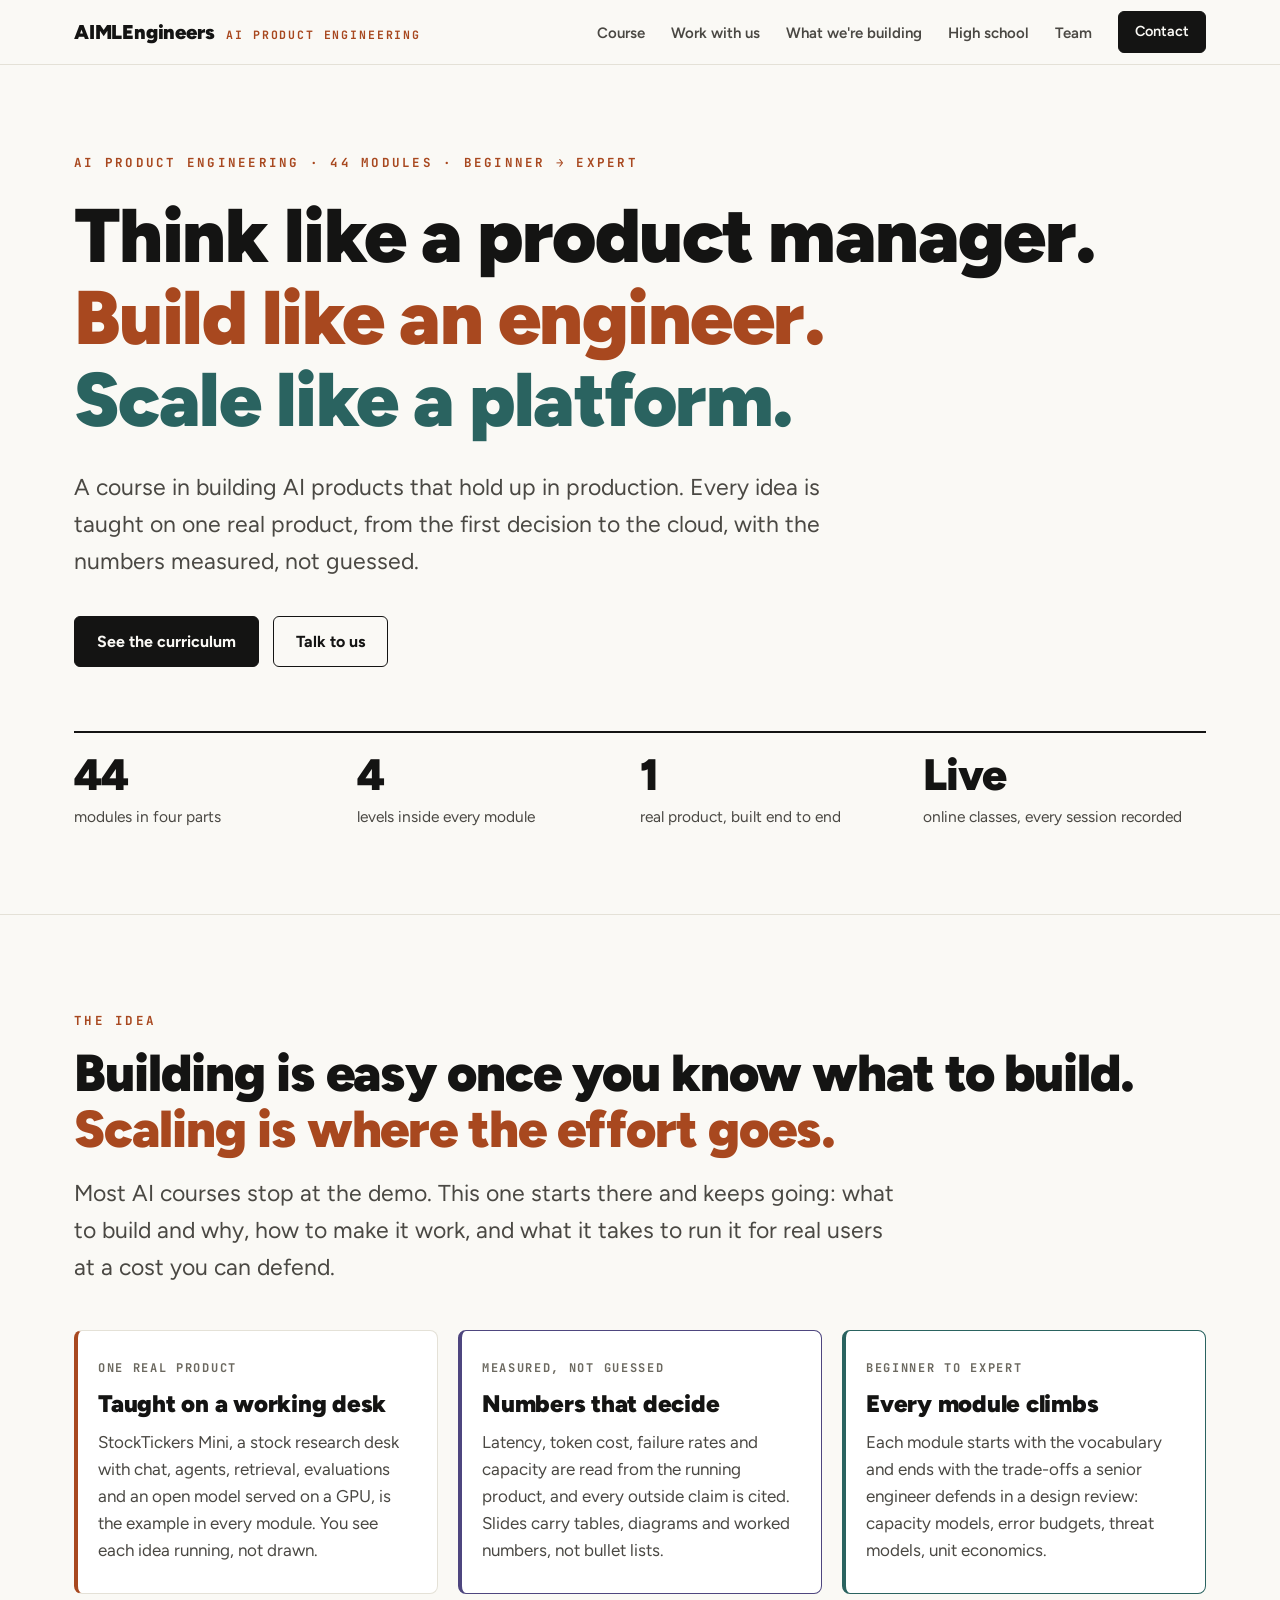
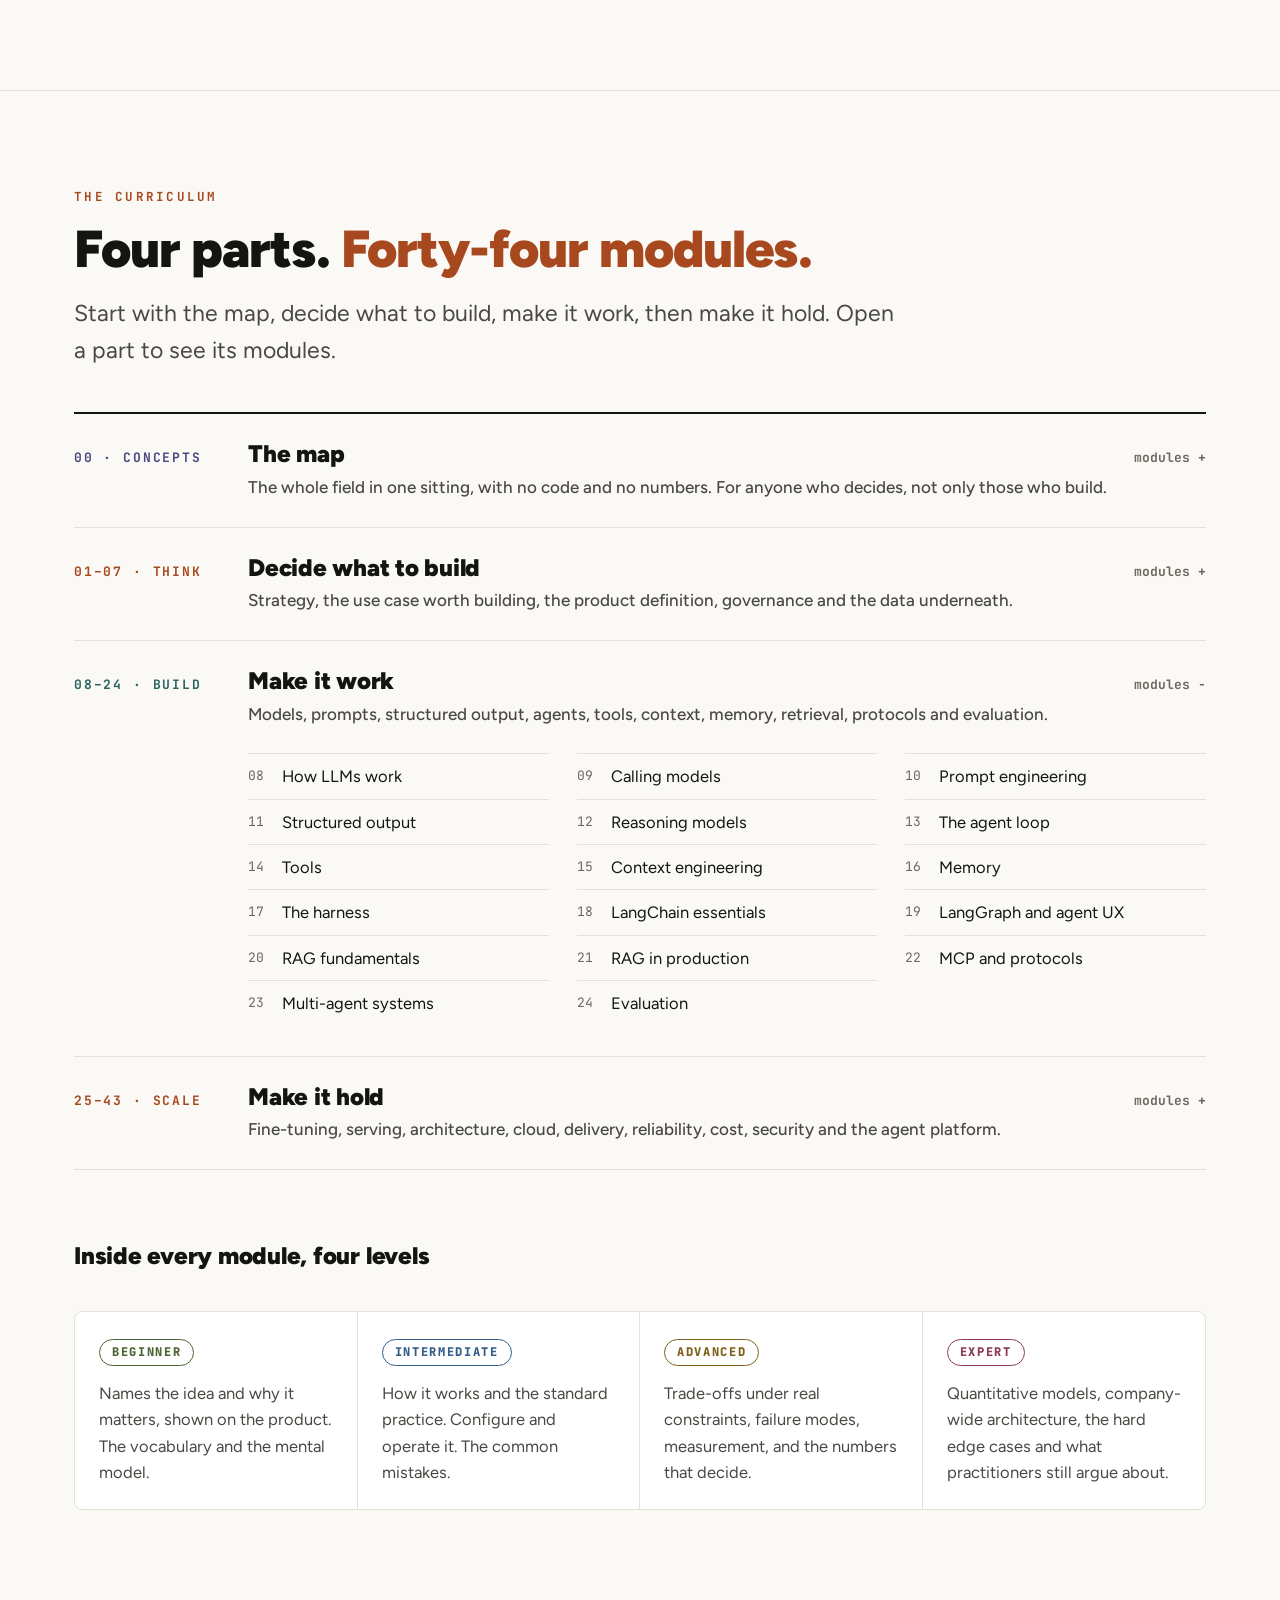
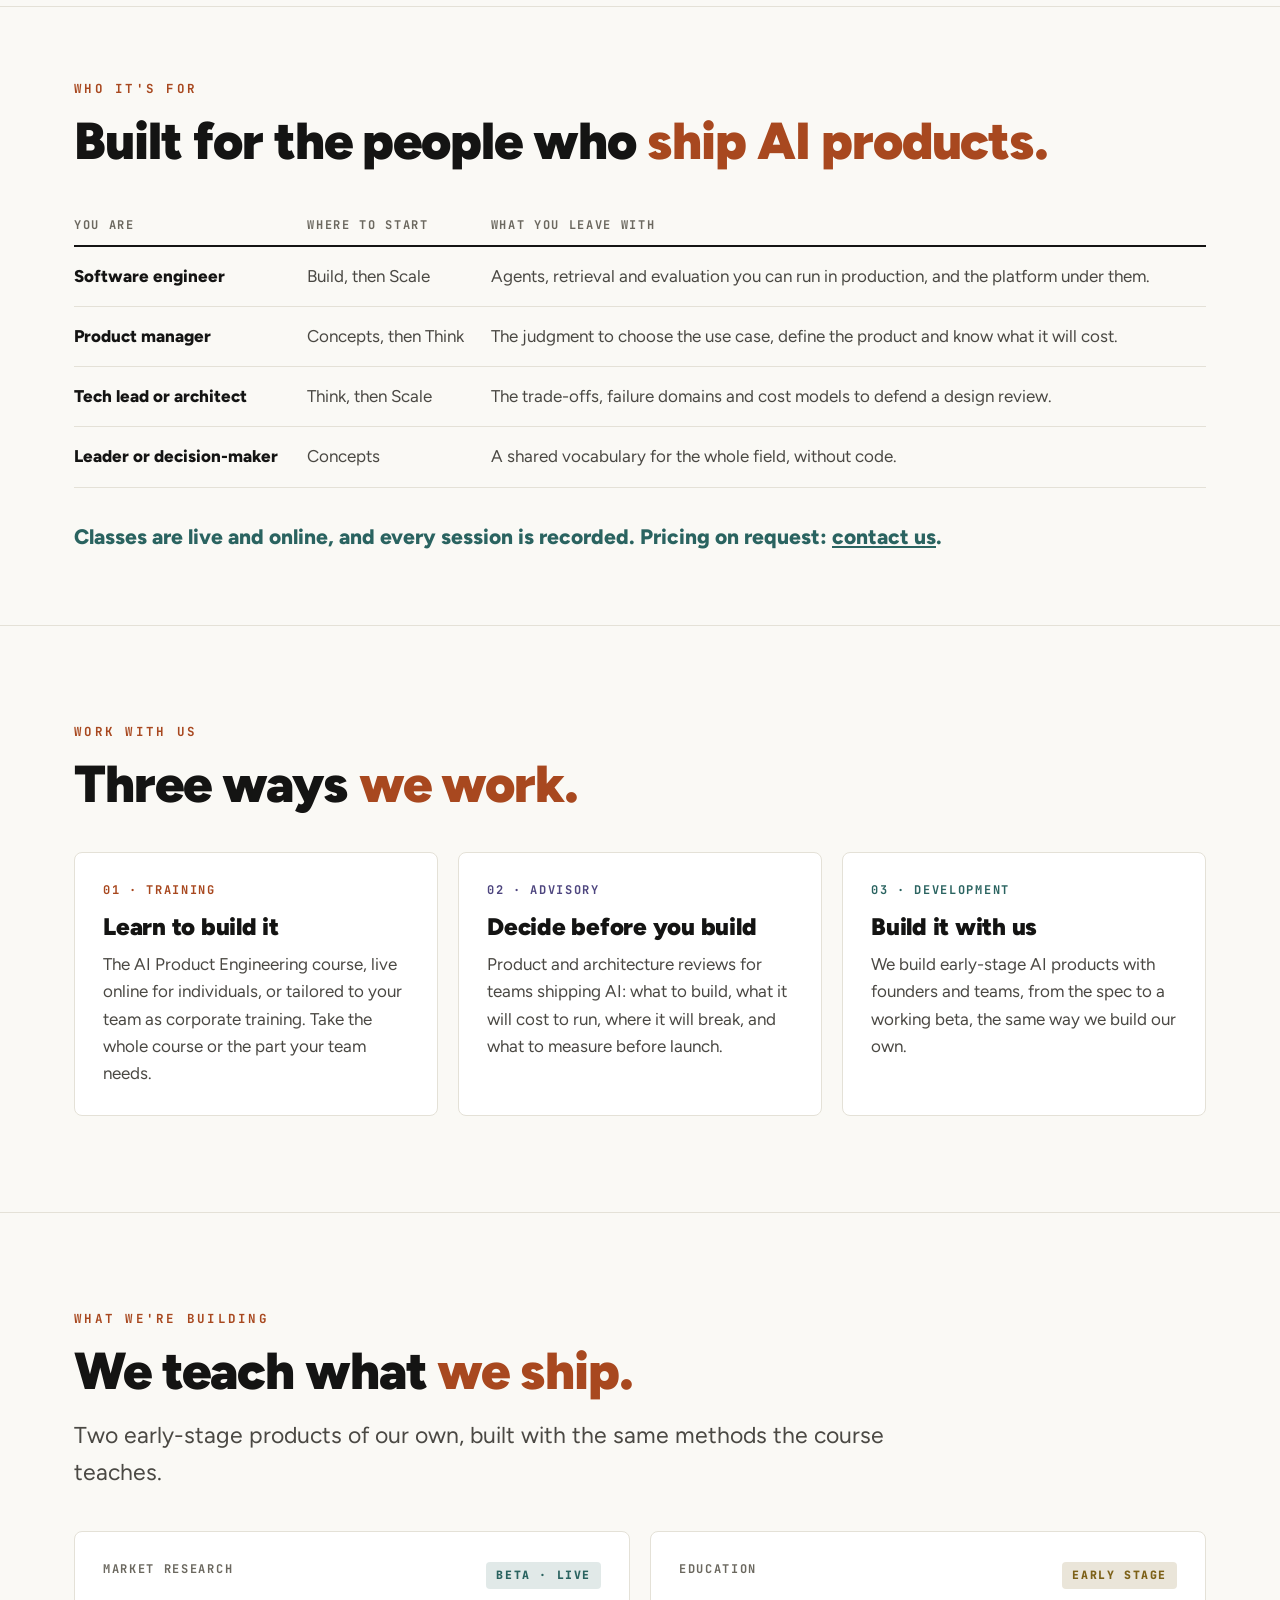
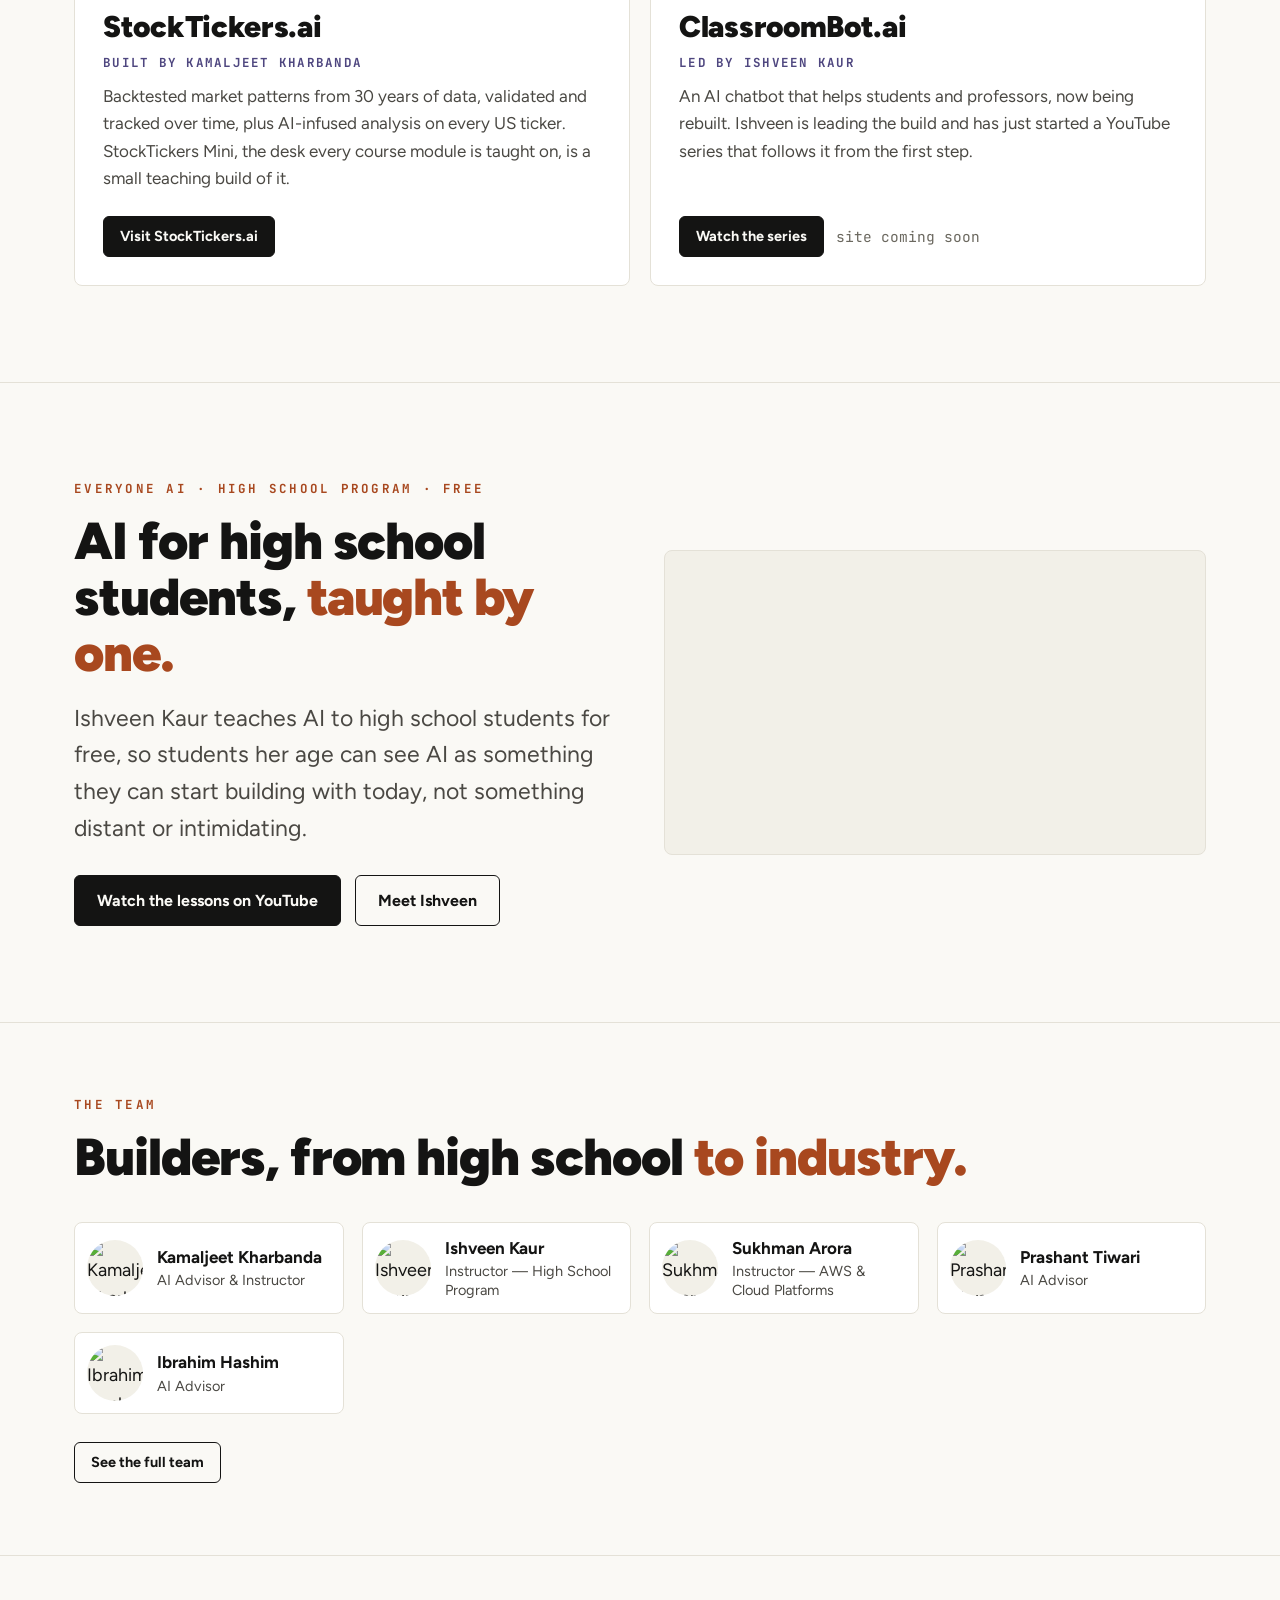
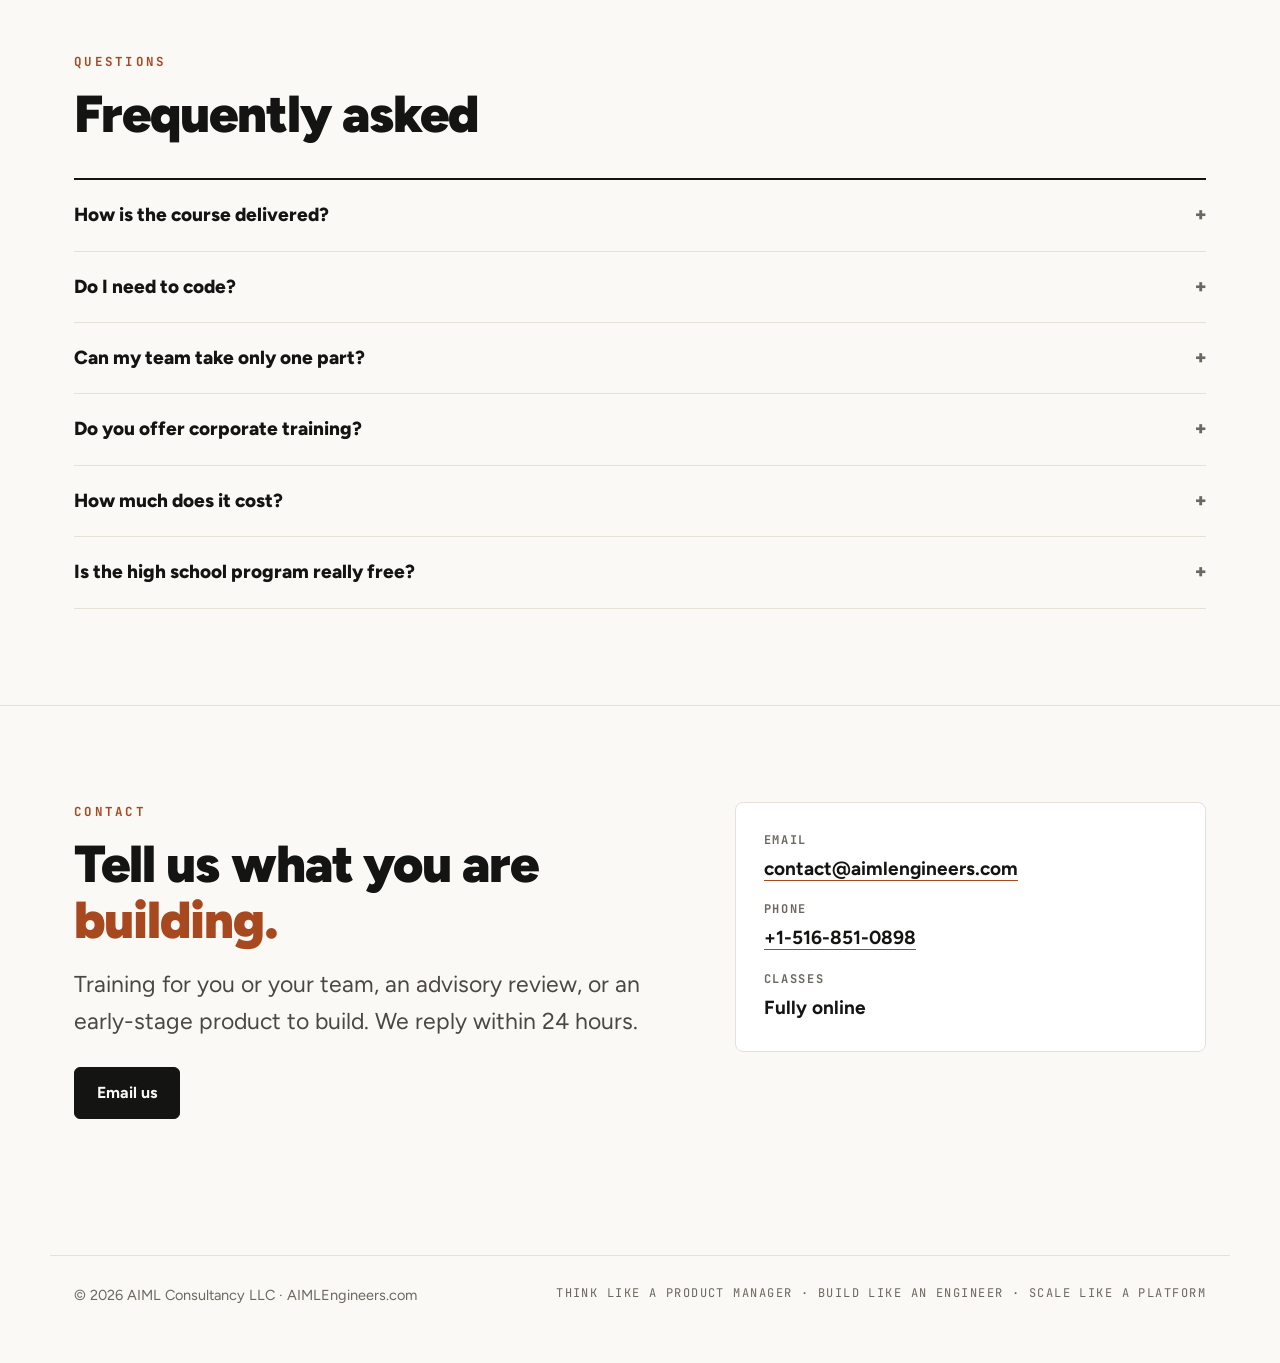
==== index.html @ 6cfa1a8c "Rebuild site around the AI Product Engineering course" ====
<!DOCTYPE html>
<html lang="en">
<head>
<meta charset="UTF-8">
<meta name="viewport" content="width=device-width, initial-scale=1.0">
<title>AI Product Engineering | AIMLEngineers</title>
<meta name="description" content="AI Product Engineering: a 44-module course that climbs from beginner to expert, taught on one real product. Training, advisory and early-stage AI product development.">
<link rel="preconnect" href="https://fonts.googleapis.com">
<link rel="preconnect" href="https://fonts.gstatic.com" crossorigin>
<link href="https://fonts.googleapis.com/css2?family=Figtree:wght@400;500;600;700;800;900&family=JetBrains+Mono:wght@500;700;800&display=swap" rel="stylesheet">
<link rel="stylesheet" href="assets/site.css">
</head>
<body>

<nav class="nav">
  <div class="wrap">
    <a class="brand" href="#top"><b>AIMLEngineers</b><span>AI Product Engineering</span></a>
    <ul>
      <li class="hide-m"><a href="#course">Course</a></li>
      <li class="hide-m"><a href="#work">Work with us</a></li>
      <li class="hide-m"><a href="#building">What we're building</a></li>
      <li class="hide-m"><a href="#everyone-ai">High school</a></li>
      <li class="hide-m"><a href="team.html">Team</a></li>
      <li><a class="btn sm" href="#contact">Contact</a></li>
    </ul>
  </div>
</nav>

<main id="top">

<!-- HERO -->
<section class="hero">
  <div class="wrap">
    <div class="kicker">AI Product Engineering · 44 modules · beginner → expert</div>
    <h1 style="margin-top:22px">
      <span>Think like a product manager.</span>
      <span class="c-clay">Build like an engineer.</span>
      <span class="c-teal">Scale like a platform.</span>
    </h1>
    <p class="lede">A course in building AI products that hold up in production. Every idea is taught on one real
      product, from the first decision to the cloud, with the numbers measured, not guessed.</p>
    <div class="actions">
      <a class="btn" href="#course">See the curriculum</a>
      <a class="btn ghost" href="#contact">Talk to us</a>
    </div>
    <div class="stats">
      <div><b>44</b><span>modules in four parts</span></div>
      <div><b>4</b><span>levels inside every module</span></div>
      <div><b>1</b><span>real product, built end to end</span></div>
      <div><b>Live</b><span>online classes, every session recorded</span></div>
    </div>
  </div>
</section>

<!-- WHY -->
<section>
  <div class="wrap">
    <div class="kicker">The idea</div>
    <h2>Building is easy once you know what to build. <span class="c-clay">Scaling is where the effort goes.</span></h2>
    <p class="lede">Most AI courses stop at the demo. This one starts there and keeps going: what to build and why,
      how to make it work, and what it takes to run it for real users at a cost you can defend.</p>
    <div class="grid g3" style="margin-top:44px">
      <div class="card bar">
        <span class="cap">One real product</span>
        <h3>Taught on a working desk</h3>
        <p>StockTickers Mini, a stock research desk with chat, agents, retrieval, evaluations and an open model served
          on a GPU, is the example in every module. You see each idea running, not drawn.</p>
      </div>
      <div class="card bar purple">
        <span class="cap">Measured, not guessed</span>
        <h3>Numbers that decide</h3>
        <p>Latency, token cost, failure rates and capacity are read from the running product, and every outside
          claim is cited. Slides carry tables, diagrams and worked numbers, not bullet lists.</p>
      </div>
      <div class="card bar teal">
        <span class="cap">Beginner to expert</span>
        <h3>Every module climbs</h3>
        <p>Each module starts with the vocabulary and ends with the trade-offs a senior engineer defends in a design
          review: capacity models, error budgets, threat models, unit economics.</p>
      </div>
    </div>
  </div>
</section>

<!-- CURRICULUM -->
<section id="course">
  <div class="wrap">
    <div class="kicker">The curriculum</div>
    <h2>Four parts. <span class="c-clay">Forty-four modules.</span></h2>
    <p class="lede">Start with the map, decide what to build, make it work, then make it hold. Open a part to see its modules.</p>

    <div class="parts">
      <details class="part">
        <summary>
          <span class="nums c-purple">00 · Concepts</span>
          <h3>The map <small>The whole field in one sitting, with no code and no numbers. For anyone who decides, not only those who build.</small></h3>
          <span class="tog">modules</span>
        </summary>
        <ul class="mods">
          <li><i>00</i>The concepts: product thinking, how models behave, reliable output, agents and tools, grounding and proof, running it</li>
        </ul>
      </details>

      <details class="part">
        <summary>
          <span class="nums c-clay">01–07 · Think</span>
          <h3>Decide what to build <small>Strategy, the use case worth building, the product definition, governance and the data underneath.</small></h3>
          <span class="tog">modules</span>
        </summary>
        <ul class="mods">
          <li><i>01</i>Orientation</li><li><i>02</i>The shift</li><li><i>03</i>Strategy and value</li>
          <li><i>04</i>Choosing the use case</li><li><i>05</i>Product definition</li>
          <li><i>06</i>Governance and responsible AI</li><li><i>07</i>Data foundations</li>
        </ul>
      </details>

      <details class="part" open>
        <summary>
          <span class="nums c-teal">08–24 · Build</span>
          <h3>Make it work <small>Models, prompts, structured output, agents, tools, context, memory, retrieval, protocols and evaluation.</small></h3>
          <span class="tog">modules</span>
        </summary>
        <ul class="mods">
          <li><i>08</i>How LLMs work</li><li><i>09</i>Calling models</li><li><i>10</i>Prompt engineering</li>
          <li><i>11</i>Structured output</li><li><i>12</i>Reasoning models</li><li><i>13</i>The agent loop</li>
          <li><i>14</i>Tools</li><li><i>15</i>Context engineering</li><li><i>16</i>Memory</li>
          <li><i>17</i>The harness</li><li><i>18</i>LangChain essentials</li><li><i>19</i>LangGraph and agent UX</li>
          <li><i>20</i>RAG fundamentals</li><li><i>21</i>RAG in production</li><li><i>22</i>MCP and protocols</li>
          <li><i>23</i>Multi-agent systems</li><li><i>24</i>Evaluation</li>
        </ul>
      </details>

      <details class="part">
        <summary>
          <span class="nums c-clay">25–43 · Scale</span>
          <h3>Make it hold <small>Fine-tuning, serving, architecture, cloud, delivery, reliability, cost, security and the agent platform.</small></h3>
          <span class="tog">modules</span>
        </summary>
        <ul class="mods">
          <li><i>25</i>Small models and fine-tuning</li><li><i>26</i>Post-training and alignment</li>
          <li><i>27</i>Inference and serving</li><li><i>28</i>Inference optimization</li>
          <li><i>29</i>Software architecture and trade-offs</li><li><i>30</i>Production APIs</li>
          <li><i>31</i>Cloud foundations</li><li><i>32</i>Cloud identity and access</li>
          <li><i>33</i>Cloud networking</li><li><i>34</i>Shipping the app</li>
          <li><i>35</i>Kubernetes and GPU infrastructure</li><li><i>36</i>IaC and CI/CD</li>
          <li><i>37</i>Production at scale</li><li><i>38</i>Reliability and disaster recovery</li>
          <li><i>39</i>Cost and FinOps</li><li><i>40</i>Security and governance</li>
          <li><i>41</i>Agent platform</li><li><i>42</i>Operating agents</li>
          <li><i>43</i>Enterprise and the future</li>
        </ul>
      </details>
    </div>

    <h3 style="margin-top:72px">Inside every module, four levels</h3>
    <div class="levels">
      <div><span class="chip lv-b">Beginner</span><p>Names the idea and why it matters, shown on the product. The vocabulary and the mental model.</p></div>
      <div><span class="chip lv-i">Intermediate</span><p>How it works and the standard practice. Configure and operate it. The common mistakes.</p></div>
      <div><span class="chip lv-a">Advanced</span><p>Trade-offs under real constraints, failure modes, measurement, and the numbers that decide.</p></div>
      <div><span class="chip lv-e">Expert</span><p>Quantitative models, company-wide architecture, the hard edge cases and what practitioners still argue about.</p></div>
    </div>
  </div>
</section>

<!-- WHO -->
<section class="tight">
  <div class="wrap">
    <div class="kicker">Who it's for</div>
    <h2>Built for the people who <span class="c-clay">ship AI products.</span></h2>
    <table class="tbl">
      <thead><tr><th>You are</th><th>Where to start</th><th>What you leave with</th></tr></thead>
      <tbody>
        <tr><td>Software engineer</td><td>Build, then Scale</td><td>Agents, retrieval and evaluation you can run in production, and the platform under them.</td></tr>
        <tr><td>Product manager</td><td>Concepts, then Think</td><td>The judgment to choose the use case, define the product and know what it will cost.</td></tr>
        <tr><td>Tech lead or architect</td><td>Think, then Scale</td><td>The trade-offs, failure domains and cost models to defend a design review.</td></tr>
        <tr><td>Leader or decision-maker</td><td>Concepts</td><td>A shared vocabulary for the whole field, without code.</td></tr>
      </tbody>
    </table>
    <p class="law">Classes are live and online, and every session is recorded. Pricing on request: <a href="#contact">contact us</a>.</p>
  </div>
</section>

<!-- WORK WITH US -->
<section id="work">
  <div class="wrap">
    <div class="kicker">Work with us</div>
    <h2>Three ways <span class="c-clay">we work.</span></h2>
    <div class="grid g3" style="margin-top:40px">
      <div class="card">
        <span class="cap c-clay">01 · Training</span>
        <h3>Learn to build it</h3>
        <p>The AI Product Engineering course, live online for individuals, or tailored to your team as corporate
          training. Take the whole course or the part your team needs.</p>
      </div>
      <div class="card">
        <span class="cap c-purple">02 · Advisory</span>
        <h3>Decide before you build</h3>
        <p>Product and architecture reviews for teams shipping AI: what to build, what it will cost to run, where it
          will break, and what to measure before launch.</p>
      </div>
      <div class="card">
        <span class="cap c-teal">03 · Development</span>
        <h3>Build it with us</h3>
        <p>We build early-stage AI products with founders and teams, from the spec to a working beta, the same way
          we build our own.</p>
      </div>
    </div>
  </div>
</section>

<!-- WHAT WE'RE BUILDING -->
<section id="building">
  <div class="wrap">
    <div class="kicker">What we're building</div>
    <h2>We teach what <span class="c-clay">we ship.</span></h2>
    <p class="lede">Two early-stage products of our own, built with the same methods the course teaches.</p>
    <div class="grid g2" style="margin-top:40px">
      <div class="card prod">
        <div class="top"><span class="cap">Market research</span><span class="status beta">Beta · live</span></div>
        <h3>StockTickers.ai</h3>
        <div class="lead">Built by Kamaljeet Kharbanda</div>
        <p>Backtested market patterns from 30 years of data, validated and tracked over time, plus AI-infused
          analysis on every US ticker. StockTickers Mini, the desk every course module is taught on, is a small
          teaching build of it.</p>
        <div class="links"><a class="btn sm" href="https://stocktickers.ai" target="_blank" rel="noopener">Visit StockTickers.ai</a></div>
      </div>
      <div class="card prod">
        <div class="top"><span class="cap">Education</span><span class="status early">Early stage</span></div>
        <h3>ClassroomBot.ai</h3>
        <div class="lead">Led by Ishveen Kaur</div>
        <p>An AI chatbot that helps students and professors, now being rebuilt. Ishveen is leading the build and has
          just started a YouTube series that follows it from the first step.</p>
        <div class="links">
          <a class="btn sm" href="https://youtube.com/playlist?list=PLEJDUGUbWxss" target="_blank" rel="noopener">Watch the series</a>
          <span class="muted-note" style="align-self:center">site coming soon</span>
        </div>
      </div>
    </div>
  </div>
</section>

<!-- EVERYONE AI: HIGH SCHOOL -->
<section id="everyone-ai">
  <div class="wrap">
    <div class="grid g2" style="gap:48px;align-items:center">
      <div>
        <div class="kicker">Everyone AI · high school program · free</div>
        <h2>AI for high school students, <span class="c-clay">taught by one.</span></h2>
        <p class="lede">Ishveen Kaur teaches AI to high school students for free, so students her age can see AI as
          something they can start building with today, not something distant or intimidating.</p>
        <div class="actions" style="margin-top:28px">
          <a class="btn" href="https://www.youtube.com/watch?v=bAk51XAov8Y&amp;list=PLVghEAssSG4zoWCfIwXHBw6k7XtHKZVm5" target="_blank" rel="noopener">Watch the lessons on YouTube</a>
          <a class="btn ghost" href="team.html">Meet Ishveen</a>
        </div>
      </div>
      <div class="video">
        <iframe loading="lazy" title="Everyone AI: free high school lessons by Ishveen Kaur"
          src="https://www.youtube-nocookie.com/embed/videoseries?list=PLVghEAssSG4zoWCfIwXHBw6k7XtHKZVm5"
          allow="accelerometer; clipboard-write; encrypted-media; gyroscope; picture-in-picture; web-share"
          referrerpolicy="strict-origin-when-cross-origin" allowfullscreen></iframe>
      </div>
    </div>
  </div>
</section>

<!-- TEAM STRIP -->
<section class="tight">
  <div class="wrap">
    <div class="kicker">The team</div>
    <h2>Builders, from high school <span class="c-clay">to industry.</span></h2>
    <div class="people" id="people">
      <a class="person" href="team.html"><div class="ph"></div><div><b>Meet the team</b><span>Instructors and advisors</span></div></a>
    </div>
    <p style="margin-top:28px"><a class="btn ghost sm" href="team.html">See the full team</a></p>
  </div>
</section>

<!-- FAQ -->
<section>
  <div class="wrap">
    <div class="kicker">Questions</div>
    <h2>Frequently asked</h2>
    <div class="faq">
      <details><summary>How is the course delivered?</summary>
        <p>Live online classes that you can attend from anywhere, and every session is recorded so you can review at
          your own pace.</p></details>
      <details><summary>Do I need to code?</summary>
        <p>Not for Concepts and Think. Build and Scale assume you are comfortable reading code. The slides
          themselves carry diagrams, tables and the running product rather than code.</p></details>
      <details><summary>Can my team take only one part?</summary>
        <p>Yes. Talk to us about the part that fits your team, for example Think for product teams or Scale for
          platform teams.</p></details>
      <details><summary>Do you offer corporate training?</summary>
        <p>Yes. We tailor the course to your organization's products, stack and level. Contact us for details.</p></details>
      <details><summary>How much does it cost?</summary>
        <p>We share pricing on request. Send us a note with what you are looking for and we will reply within 24 hours.</p></details>
      <details><summary>Is the high school program really free?</summary>
        <p>Yes. Everyone AI, Ishveen's high school program, is free on YouTube.</p></details>
    </div>
  </div>
</section>

<!-- CONTACT -->
<section id="contact" style="border-bottom:0">
  <div class="wrap contact">
    <div>
      <div class="kicker">Contact</div>
      <h2>Tell us what you are <span class="c-clay">building.</span></h2>
      <p class="lede">Training for you or your team, an advisory review, or an early-stage product to build. We reply within 24 hours.</p>
      <div class="actions" style="margin-top:28px"><a class="btn" href="mailto:contact@aimlengineers.com">Email us</a></div>
    </div>
    <dl>
      <dt class="cap">Email</dt><dd><a href="mailto:contact@aimlengineers.com">contact@aimlengineers.com</a></dd>
      <dt class="cap">Phone</dt><dd><a href="tel:+15168510898">+1-516-851-0898</a></dd>
      <dt class="cap">Classes</dt><dd>Fully online</dd>
    </dl>
  </div>
</section>

</main>

<footer>
  <div class="wrap" style="border-top:1px solid var(--line);padding-top:28px">
    <span>© 2026 AIML Consultancy LLC · AIMLEngineers.com</span>
    <span class="tag">Think like a product manager · Build like an engineer · Scale like a platform</span>
  </div>
</footer>

<script src="data/team.js"></script>
<script>
// team strip from the same data the team page uses
Promise.resolve(window.TEAM || []).then(list => {
  const people = list.filter(m => m.photo);
  if (!people.length) return;
  const el = document.getElementById('people');
  el.innerHTML = people.map(m => `
    <a class="person" href="team.html">
      <img src="${m.photo}" alt="${m.name}" loading="lazy">
      <div><b>${m.name}</b><span>${m.role}</span></div>
    </a>`).join('');
}).catch(() => {});
</script>
</body>
</html>
---- assets/site.css ----
/* AIMLEngineers — the slide design system on the web (clay palette, flat, mono labels) */
:root{
  --bg:#FAF9F5; --panel:#FFFFFF; --ink:#141413; --muted:#4A4843; --dim:#6B685F; --line:#E4E1D7; --soft:#F2F0E8;
  --clay:#A8481F; --purple:#4E467F; --teal:#2A6360; --gold:#7D6118; --green:#4C6633; --blue:#355E88; --magenta:#8E3A55;
  --sans:"Figtree","Avenir Next","Avenir","Helvetica Neue",Arial,sans-serif;
  --mono:"JetBrains Mono",Menlo,"SF Mono",Consolas,monospace;
  --max:1180px;
}
@media (prefers-color-scheme: dark){
  :root:not([data-theme="light"]){
    --bg:#161614; --panel:#1E1E1B; --ink:#F2F0E8; --muted:#C9C6BC; --dim:#9C998F; --line:#34332E; --soft:#22221F;
    --clay:#E07A4C; --purple:#A79FE0; --teal:#6FB5AF; --gold:#D4B05A; --green:#9DBB7A; --blue:#86AEDB; --magenta:#DB8AA6;
  }
}
:root[data-theme="dark"]{
  --bg:#161614; --panel:#1E1E1B; --ink:#F2F0E8; --muted:#C9C6BC; --dim:#9C998F; --line:#34332E; --soft:#22221F;
  --clay:#E07A4C; --purple:#A79FE0; --teal:#6FB5AF; --gold:#D4B05A; --green:#9DBB7A; --blue:#86AEDB; --magenta:#DB8AA6;
}
*{box-sizing:border-box;margin:0;padding:0}
html{scroll-behavior:smooth;scroll-padding-top:76px}
body{background:var(--bg);color:var(--ink);font-family:var(--sans);font-size:18px;line-height:1.6;-webkit-font-smoothing:antialiased}
img{max-width:100%;display:block}
a{color:inherit}
.wrap{max-width:var(--max);margin:0 auto;padding:0 24px}
@media (max-width:640px){.wrap{padding:0 16px}body{font-size:17px}}

/* labels */
.kicker{font-family:var(--mono);font-size:12.5px;letter-spacing:.18em;text-transform:uppercase;font-weight:700;color:var(--clay)}
.kicker.dim{color:var(--dim)}
.cap{font-family:var(--mono);font-size:12px;letter-spacing:.14em;text-transform:uppercase;font-weight:700;color:var(--dim)}

/* nav */
.nav{position:sticky;top:0;z-index:20;background:color-mix(in srgb,var(--bg) 92%,transparent);backdrop-filter:blur(8px);border-bottom:1px solid var(--line)}
.nav .wrap{display:flex;align-items:center;justify-content:space-between;height:64px;gap:16px}
.brand{display:flex;align-items:baseline;gap:12px;text-decoration:none}
.brand b{font-weight:900;font-size:20px;letter-spacing:-.01em}
.brand span{font-family:var(--mono);font-size:11.5px;letter-spacing:.16em;text-transform:uppercase;color:var(--clay);font-weight:700}
.nav ul{display:flex;gap:26px;list-style:none;align-items:center}
.nav ul a{text-decoration:none;font-size:15px;font-weight:600;color:var(--muted)}
.nav ul a:hover{color:var(--ink)}
.btn{display:inline-block;text-decoration:none;font-weight:700;font-size:16px;padding:12px 22px;border-radius:6px;border:1.5px solid var(--ink);background:var(--ink);color:var(--bg)}
.btn:hover{background:var(--clay);border-color:var(--clay);color:#fff}
.btn.ghost{background:transparent;color:var(--ink)}
.btn.ghost:hover{background:var(--ink);color:var(--bg);border-color:var(--ink)}
.btn.sm{padding:8px 16px;font-size:14.5px}
.nav .btn.sm{color:var(--bg)}
@media (max-width:900px){.nav ul li.hide-m{display:none}.brand span{display:none}}

/* sections */
section{padding:96px 0;border-bottom:1px solid var(--line)}
section.tight{padding:72px 0}
@media (max-width:640px){section{padding:64px 0}}
h1,h2,h3{font-weight:900;letter-spacing:-.02em;line-height:1.08}
h1{font-size:clamp(40px,6.4vw,76px)}
h2{font-size:clamp(32px,4.4vw,52px);margin:14px 0 18px}
h3{font-size:24px;letter-spacing:-.01em;line-height:1.2}
.lede{font-size:clamp(19px,2vw,23px);color:var(--muted);max-width:820px}
.c-clay{color:var(--clay)} .c-purple{color:var(--purple)} .c-teal{color:var(--teal)}
.tbl + .law{border-top:0;padding-top:0;margin-top:32px}
.law{font-weight:800;font-size:21px;color:var(--teal);border-top:1px solid var(--line);padding-top:18px;margin-top:40px}

/* hero */
.hero{padding:88px 0 80px}
.hero h1 span{display:block}
.hero .lede{margin:28px 0 36px}
.actions{display:flex;gap:14px;flex-wrap:wrap}
.stats{display:grid;grid-template-columns:repeat(4,1fr);margin-top:64px;border-top:2px solid var(--ink)}
.stats div{padding:20px 20px 4px 0}
.stats b{display:block;font-size:44px;font-weight:900;letter-spacing:-.02em;line-height:1}
.stats span{display:block;margin-top:8px;font-size:15.5px;color:var(--muted)}
@media (max-width:760px){.stats{grid-template-columns:repeat(2,1fr)}}

/* grids & cards */
.grid{display:grid;gap:20px}
.g3{grid-template-columns:repeat(3,1fr)} .g4{grid-template-columns:repeat(4,1fr)} .g2{grid-template-columns:repeat(2,1fr)}
@media (max-width:960px){.g4{grid-template-columns:repeat(2,1fr)}.g3{grid-template-columns:1fr}}
@media (max-width:640px){.g4,.g2{grid-template-columns:1fr}}
.card{background:var(--panel);border:1px solid var(--line);border-radius:8px;padding:28px}
.card p{color:var(--muted);font-size:17px;margin-top:10px}
.card .cap{margin-bottom:12px;display:block}
.bar{border-left:4px solid var(--clay);padding-left:20px}
.bar.purple{border-color:var(--purple)} .bar.teal{border-color:var(--teal)} .bar.gold{border-color:var(--gold)}

/* curriculum */
.parts{margin-top:44px;border-top:2px solid var(--ink)}
.part{border-bottom:1px solid var(--line)}
.part summary{list-style:none;cursor:pointer;display:grid;grid-template-columns:150px 1fr auto;gap:24px;align-items:baseline;padding:26px 0}
.part summary::-webkit-details-marker{display:none}
.part .nums{font-family:var(--mono);font-size:13px;letter-spacing:.14em;font-weight:700;text-transform:uppercase}
.part h3 small{display:block;font-size:17px;font-weight:500;color:var(--muted);letter-spacing:0;margin-top:6px;line-height:1.5}
.part .tog{font-family:var(--mono);font-size:13px;font-weight:700;color:var(--dim)}
.part[open] .tog::after{content:" −"} .part:not([open]) .tog::after{content:" +"}
.mods{display:grid;grid-template-columns:repeat(3,1fr);gap:0 28px;padding:0 0 30px 174px}
.mods li{list-style:none;padding:9px 0;border-top:1px solid var(--line);font-size:16.5px;display:flex;gap:12px}
.mods li i{font-style:normal;font-family:var(--mono);font-size:13px;color:var(--dim);padding-top:3px;min-width:22px}
@media (max-width:900px){.part summary{grid-template-columns:1fr;gap:6px}.mods{padding-left:0;grid-template-columns:1fr 1fr}}
@media (max-width:560px){.mods{grid-template-columns:1fr}}

/* levels */
.levels{display:grid;grid-template-columns:repeat(4,1fr);gap:0;margin-top:40px;border:1px solid var(--line);border-radius:8px;overflow:hidden;background:var(--panel)}
.levels div{padding:24px;border-right:1px solid var(--line)}
.levels div:last-child{border-right:0}
.chip{display:inline-block;font-family:var(--mono);font-size:12px;letter-spacing:.14em;text-transform:uppercase;font-weight:800;border:1.5px solid currentColor;border-radius:999px;padding:3px 12px}
.lv-b{color:var(--green)} .lv-i{color:var(--blue)} .lv-a{color:var(--gold)} .lv-e{color:var(--magenta)}
.levels p{color:var(--muted);font-size:16.5px;margin-top:14px}
@media (max-width:860px){.levels{grid-template-columns:1fr 1fr}.levels div:nth-child(2){border-right:0}.levels div:nth-child(-n+2){border-bottom:1px solid var(--line)}}
@media (max-width:520px){.levels{grid-template-columns:1fr}.levels div{border-right:0;border-bottom:1px solid var(--line)}}

/* table */
.tbl{width:100%;border-collapse:collapse;margin-top:36px;font-size:17px}
.tbl th{font-family:var(--mono);font-size:12px;letter-spacing:.14em;text-transform:uppercase;color:var(--dim);text-align:left;padding:10px 16px 10px 0;border-bottom:2px solid var(--ink)}
.tbl td{padding:16px 16px 16px 0;border-bottom:1px solid var(--line);vertical-align:top;color:var(--muted)}
.tbl td:first-child{color:var(--ink);font-weight:800;white-space:nowrap}
@media (max-width:700px){.tbl,.tbl tbody,.tbl tr,.tbl td{display:block}.tbl thead{display:none}.tbl td{border:0;padding:4px 0}.tbl tr{border-bottom:1px solid var(--line);padding:14px 0}}

/* products */
.prod{display:flex;flex-direction:column}
.prod .top{display:flex;justify-content:space-between;align-items:center;gap:12px}
.status{font-family:var(--mono);font-size:11.5px;letter-spacing:.14em;text-transform:uppercase;font-weight:800;padding:4px 10px;border-radius:4px}
.status.beta{background:color-mix(in srgb,var(--teal) 14%,transparent);color:var(--teal)}
.status.early{background:color-mix(in srgb,var(--gold) 16%,transparent);color:var(--gold)}
.prod h3{font-size:30px;margin-top:18px}
.prod .lead{font-family:var(--mono);font-size:12.5px;letter-spacing:.1em;text-transform:uppercase;color:var(--purple);font-weight:700;margin-top:8px}
.prod .links{margin-top:auto;padding-top:24px;display:flex;gap:12px;flex-wrap:wrap}
.muted-note{font-size:14.5px;color:var(--dim);font-family:var(--mono)}

/* video */
.video{position:relative;aspect-ratio:16/9;border-radius:8px;overflow:hidden;border:1px solid var(--line);background:var(--soft)}
.video iframe{position:absolute;inset:0;width:100%;height:100%;border:0}

/* team strip */
.people{display:grid;grid-template-columns:repeat(auto-fill,minmax(260px,1fr));gap:18px;margin-top:36px}
.person{display:flex;align-items:center;gap:14px;background:var(--panel);border:1px solid var(--line);border-radius:8px;padding:12px 18px 12px 12px;text-decoration:none}
.person img,.person .ph{width:56px;height:56px;border-radius:50%;object-fit:cover;background:var(--soft);flex:none}
.person b{display:block;font-size:17px}
.person span{display:block;font-size:14.5px;color:var(--muted);line-height:1.35}

/* faq */
.faq{margin-top:36px;border-top:2px solid var(--ink)}
.faq details{border-bottom:1px solid var(--line);padding:20px 0}
.faq summary{cursor:pointer;font-weight:800;font-size:19px;list-style:none;display:flex;justify-content:space-between;gap:16px}
.faq summary::-webkit-details-marker{display:none}
.faq summary::after{content:"+";font-family:var(--mono);color:var(--dim)}
.faq details[open] summary::after{content:"−"}
.faq p{color:var(--muted);margin-top:12px;max-width:860px}

/* contact & footer */
.contact{display:grid;grid-template-columns:1.3fr 1fr;gap:48px;align-items:start}
.contact dl{background:var(--panel);border:1px solid var(--line);border-radius:8px;padding:28px}
.contact dt{margin-top:16px}
.contact dt:first-child{margin-top:0}
.contact dd{font-size:19px;font-weight:700;margin-top:4px}
.contact dd a{text-decoration:none;border-bottom:1.5px solid var(--clay)}
@media (max-width:820px){.contact{grid-template-columns:1fr}}
footer{padding:40px 0 56px}
footer .wrap{display:flex;justify-content:space-between;gap:20px;flex-wrap:wrap;font-size:14.5px;color:var(--dim)}
footer a{text-decoration:none}
footer .tag{font-family:var(--mono);font-size:12px;letter-spacing:.12em;text-transform:uppercase}

/* team page */
.filters{display:flex;gap:10px;flex-wrap:wrap;margin-top:28px}
.filters button{font:700 14.5px var(--sans);padding:8px 16px;border-radius:999px;border:1.5px solid var(--line);background:var(--panel);color:var(--muted);cursor:pointer}
.filters button.on{border-color:var(--ink);background:var(--ink);color:var(--bg)}
.members{display:grid;grid-template-columns:repeat(2,1fr);gap:22px;margin-top:36px;align-items:start}
@media (max-width:820px){.members{grid-template-columns:1fr}}
.member{background:var(--panel);border:1px solid var(--line);border-top:4px solid var(--accent,var(--clay));border-radius:8px;padding:28px;display:grid;grid-template-columns:96px 1fr;gap:22px}
.member img,.member .ph{width:96px;height:96px;border-radius:50%;object-fit:cover;background:var(--soft)}
.member .ph{display:flex;align-items:center;justify-content:center;font-weight:900;font-size:30px;color:var(--dim)}
.member h3{font-size:23px}
.member .role{font-family:var(--mono);font-size:12px;letter-spacing:.12em;text-transform:uppercase;font-weight:700;color:var(--accent,var(--clay));margin-top:6px}
.member p{color:var(--muted);font-size:16.5px;margin-top:12px;white-space:pre-line}
.member a.li{display:inline-block;margin-top:14px;font-weight:700;font-size:15px;text-decoration:none;border-bottom:1.5px solid var(--accent,var(--clay))}
@media (max-width:520px){.member{grid-template-columns:1fr}}
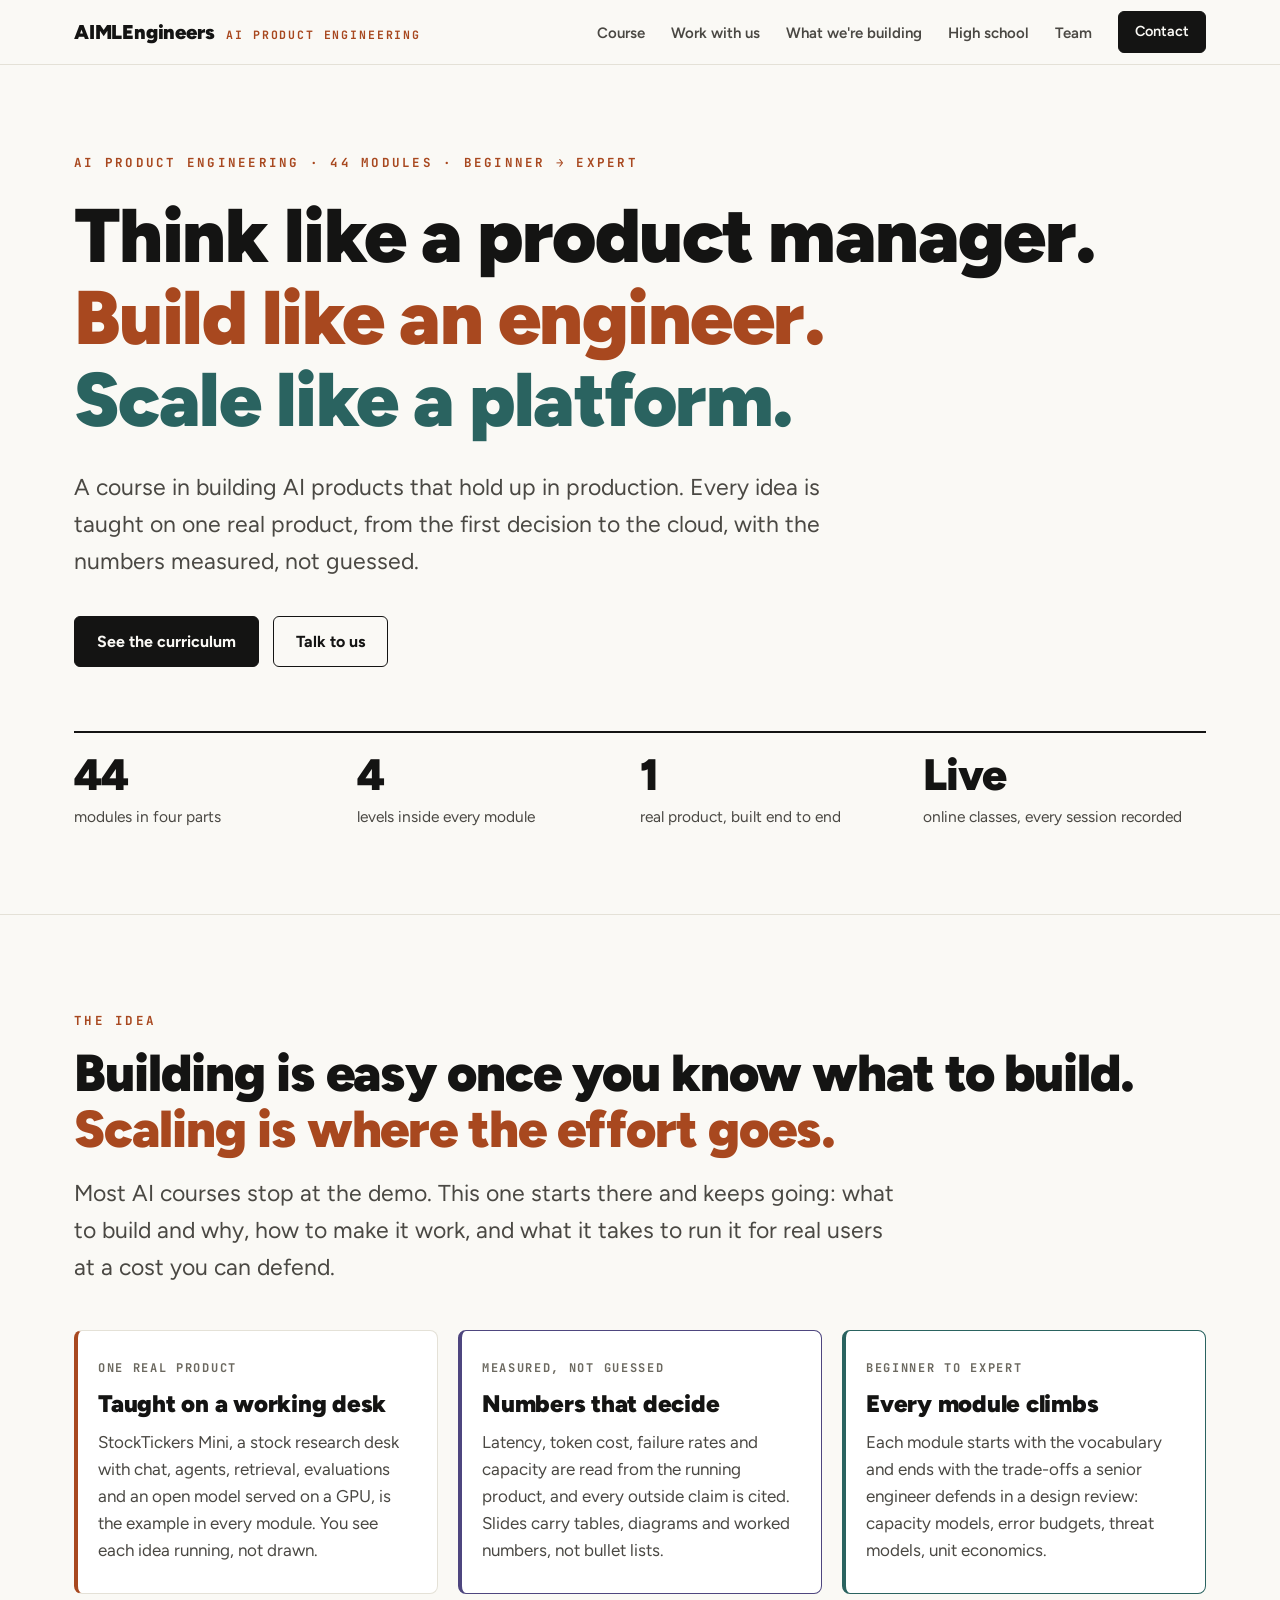
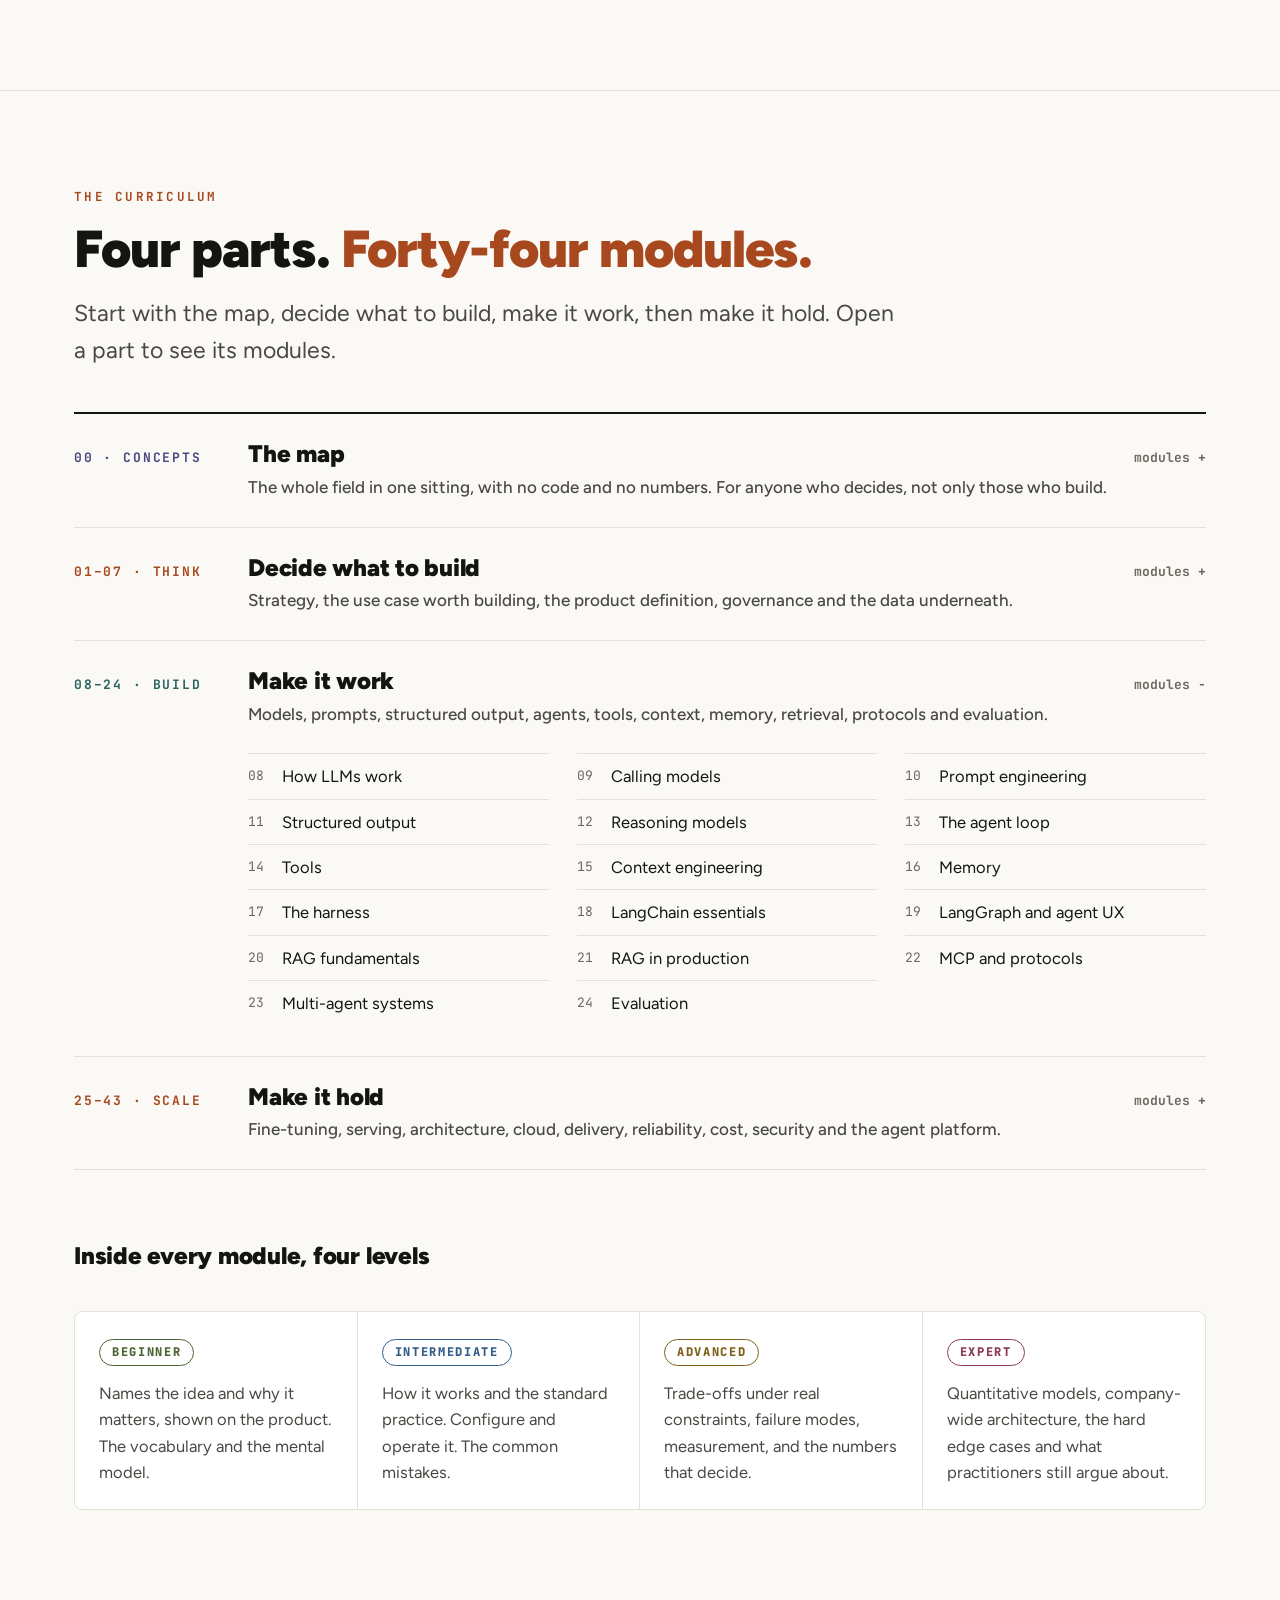
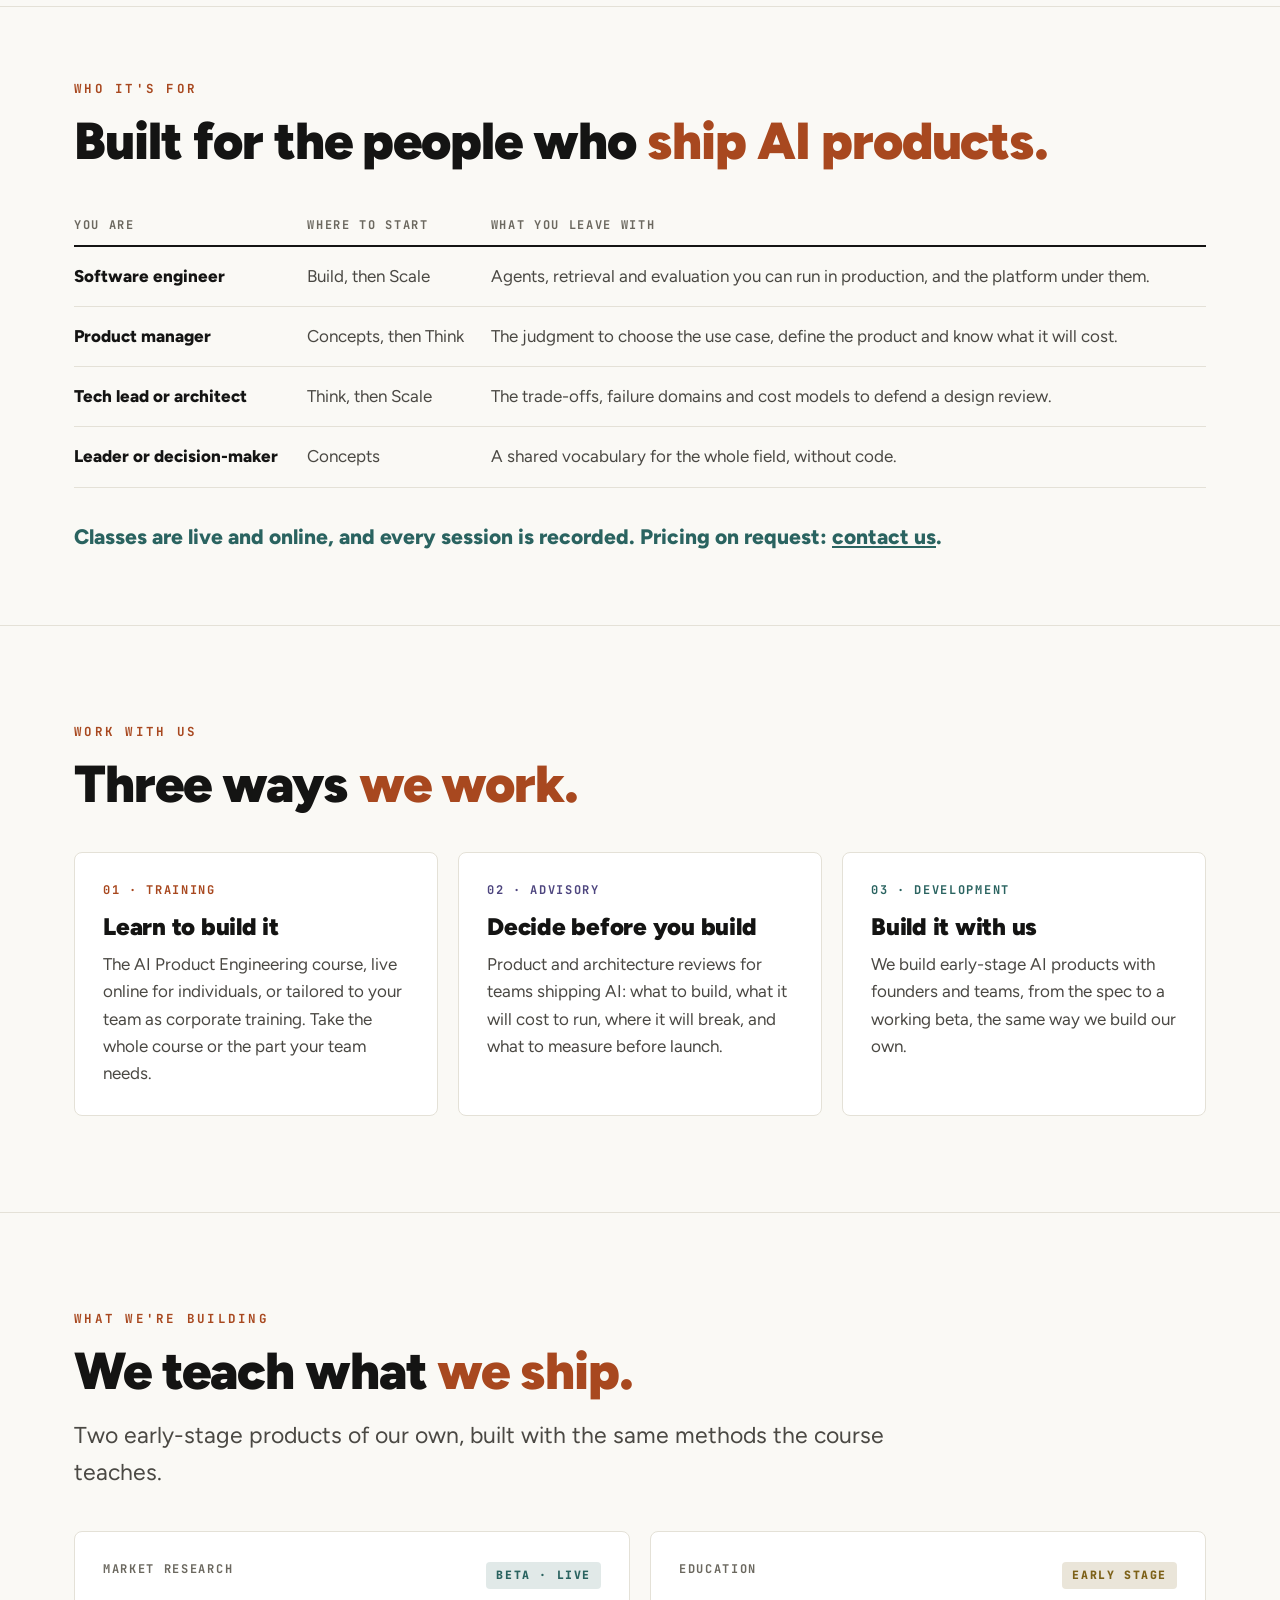
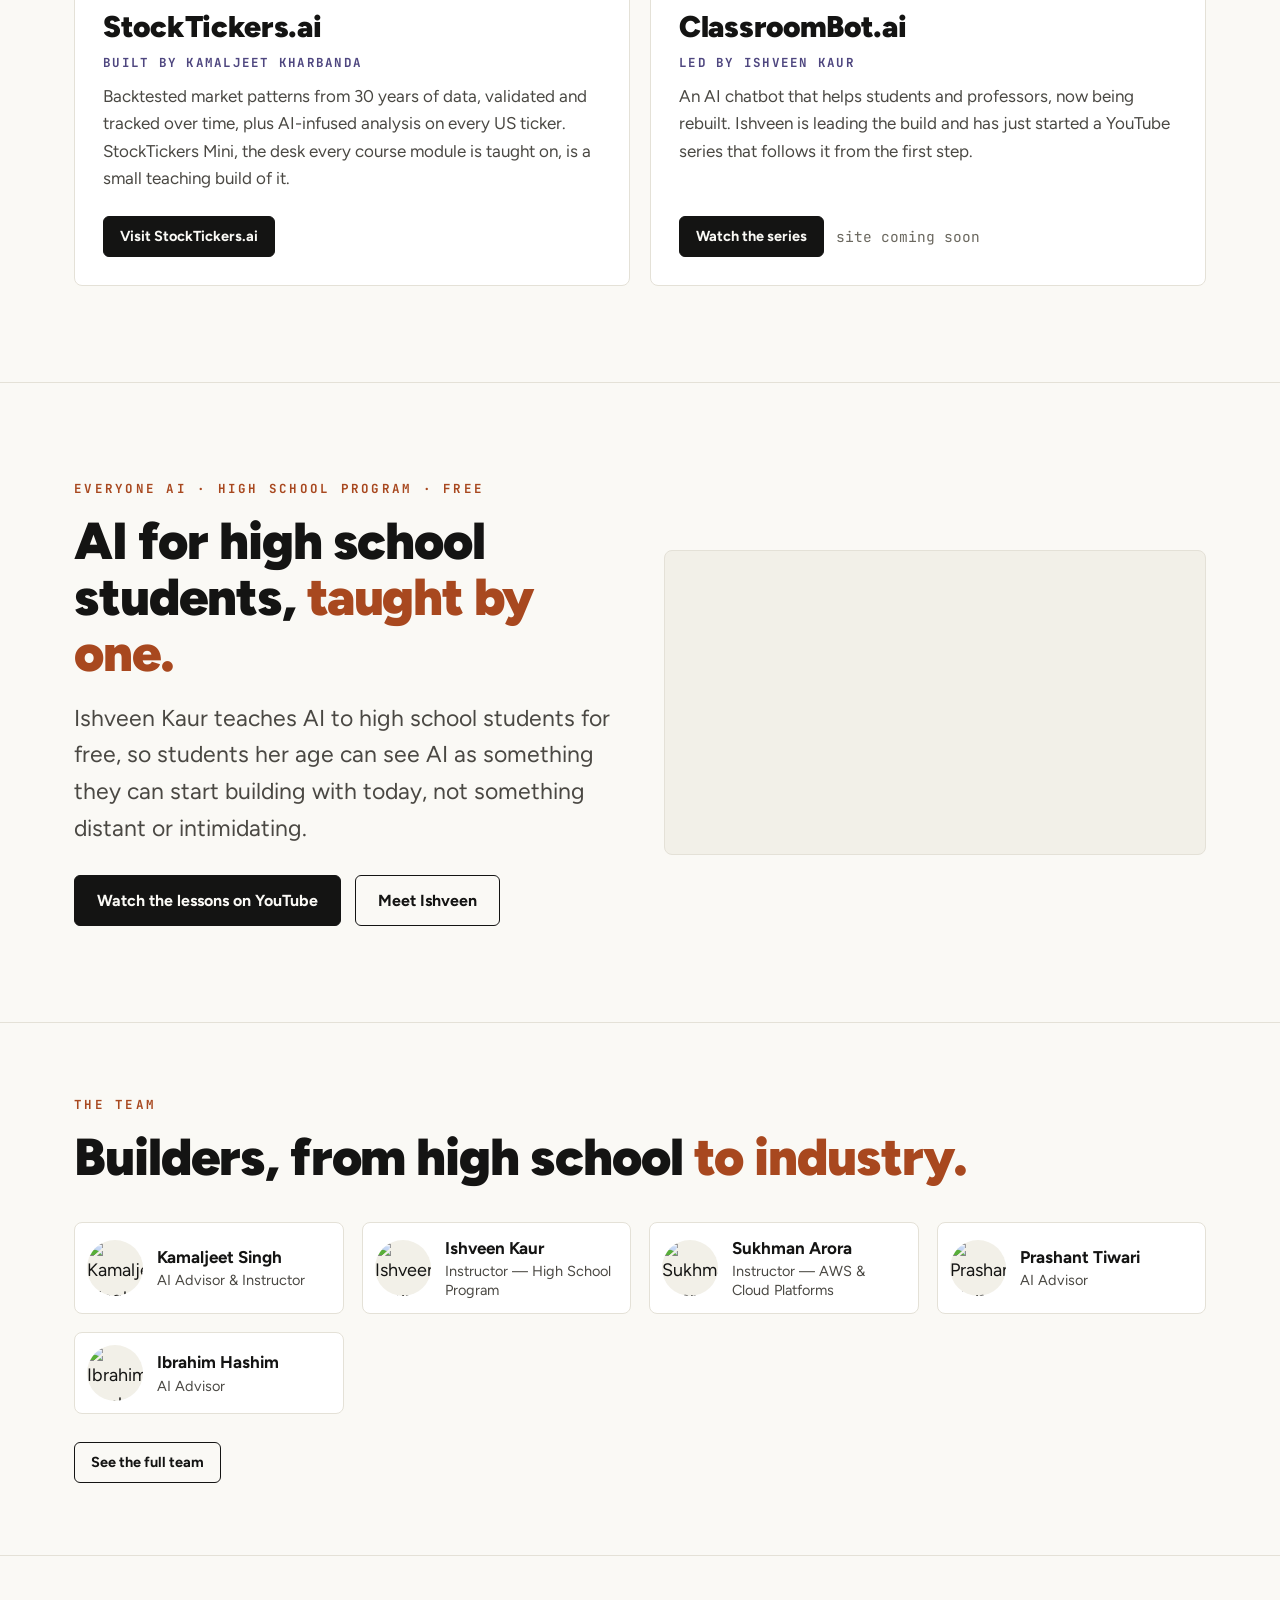
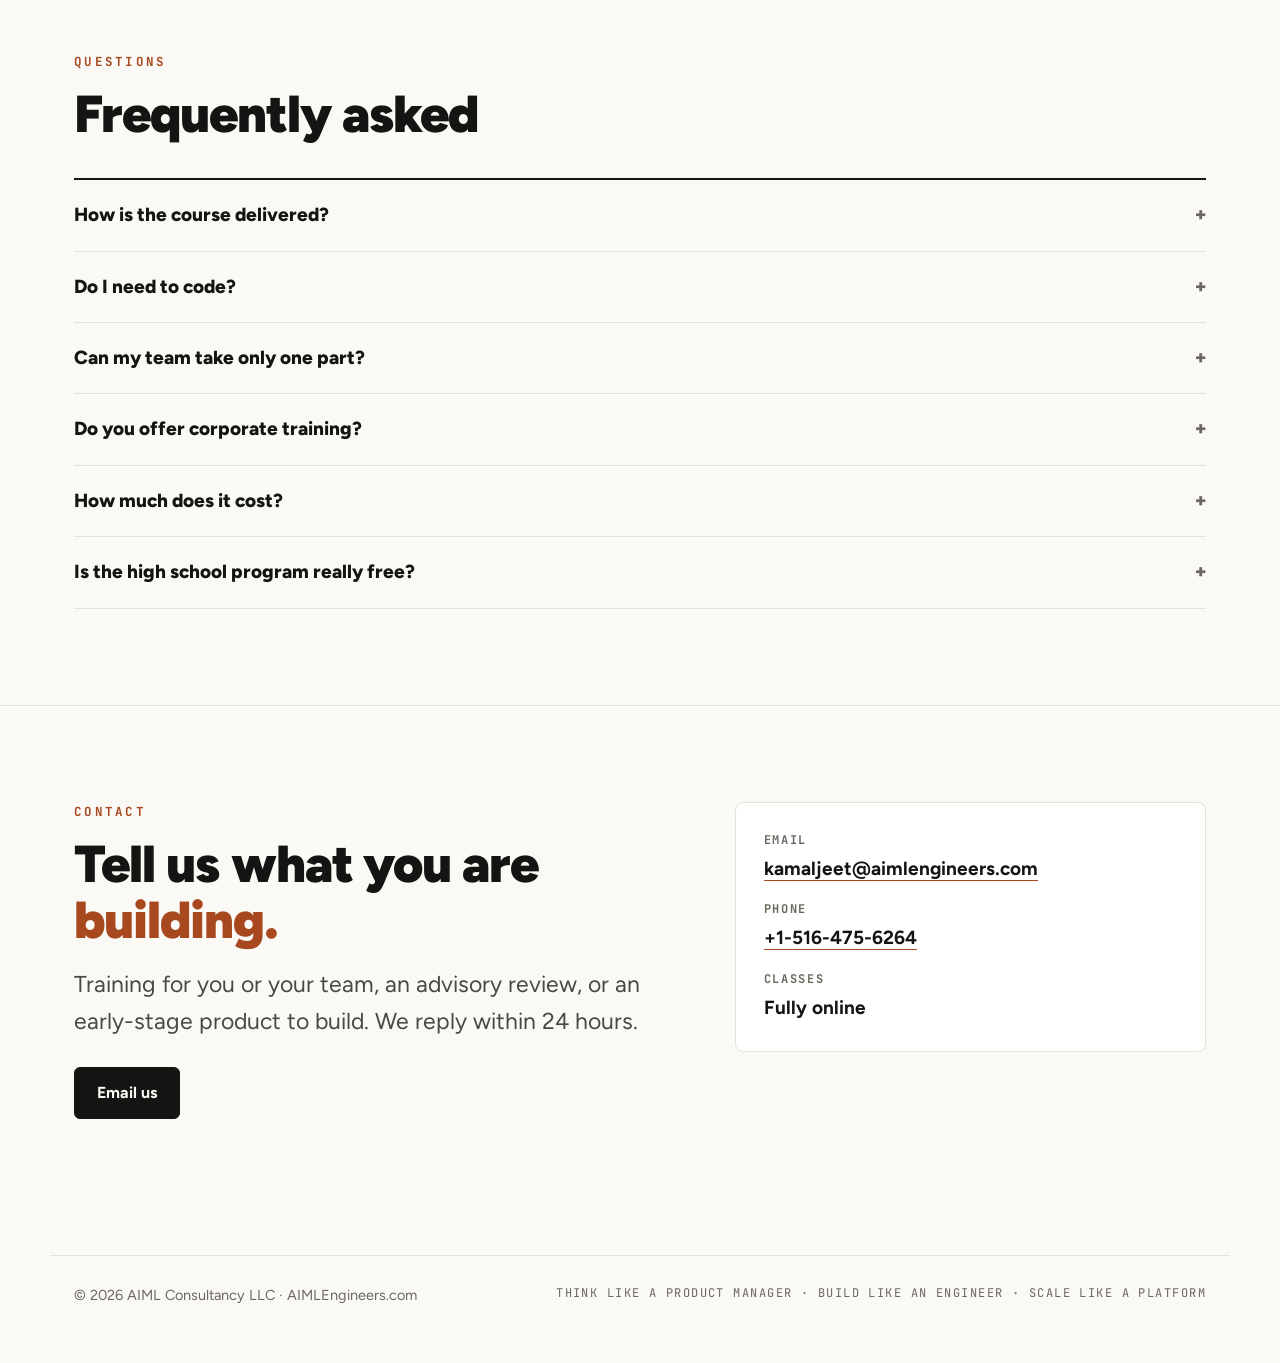
==== commit d682f046: "Updated website content" ====
--- a/index.html
+++ b/index.html
@@ -309,8 +309,8 @@
       <div class="actions" style="margin-top:28px"><a class="btn" href="mailto:contact@aimlengineers.com">Email us</a></div>
     </div>
     <dl>
-      <dt class="cap">Email</dt><dd><a href="mailto:contact@aimlengineers.com">contact@aimlengineers.com</a></dd>
-      <dt class="cap">Phone</dt><dd><a href="tel:+15168510898">+1-516-851-0898</a></dd>
+      <dt class="cap">Email</dt><dd><a href="mailto:kamaljeet@aimlengineers.com">kamaljeet@aimlengineers.com</a></dd>
+      <dt class="cap">Phone</dt><dd><a href="tel:+15164756264">+1-516-475-6264</a></dd>
       <dt class="cap">Classes</dt><dd>Fully online</dd>
     </dl>
   </div>
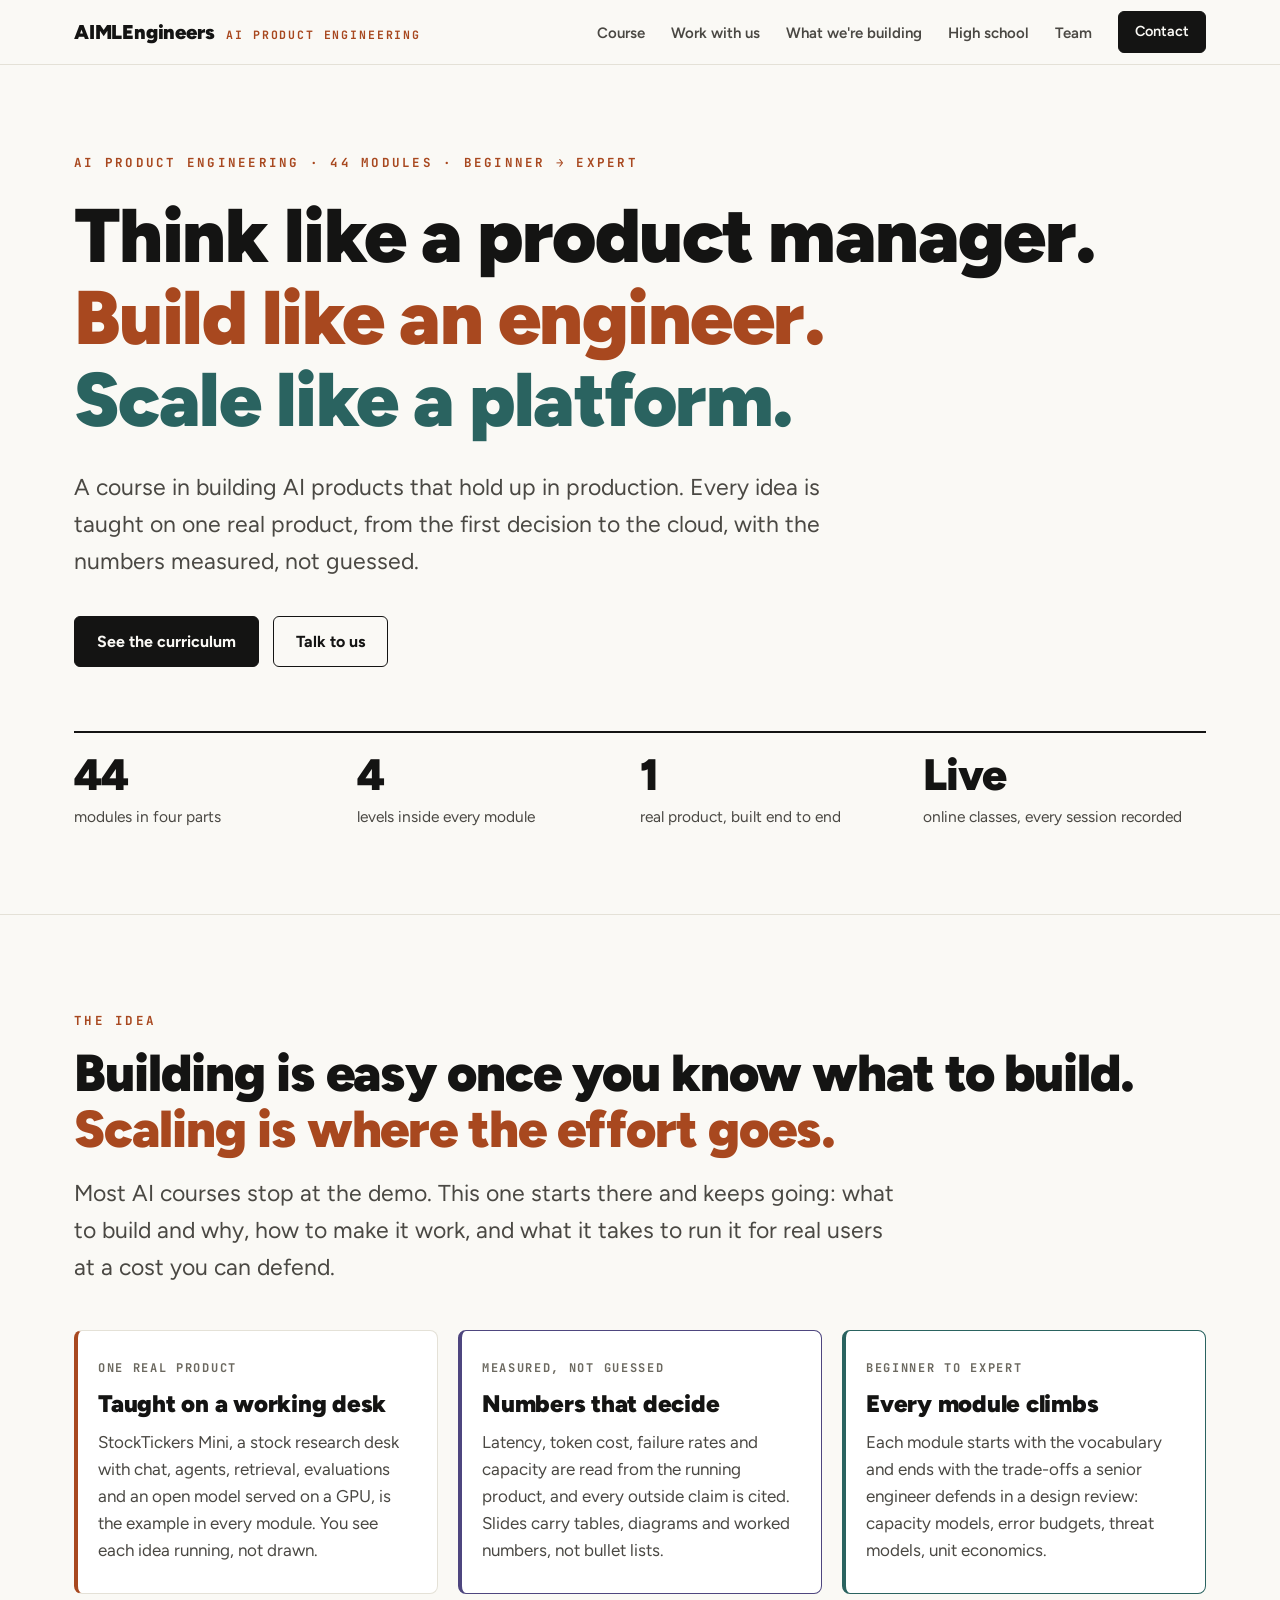
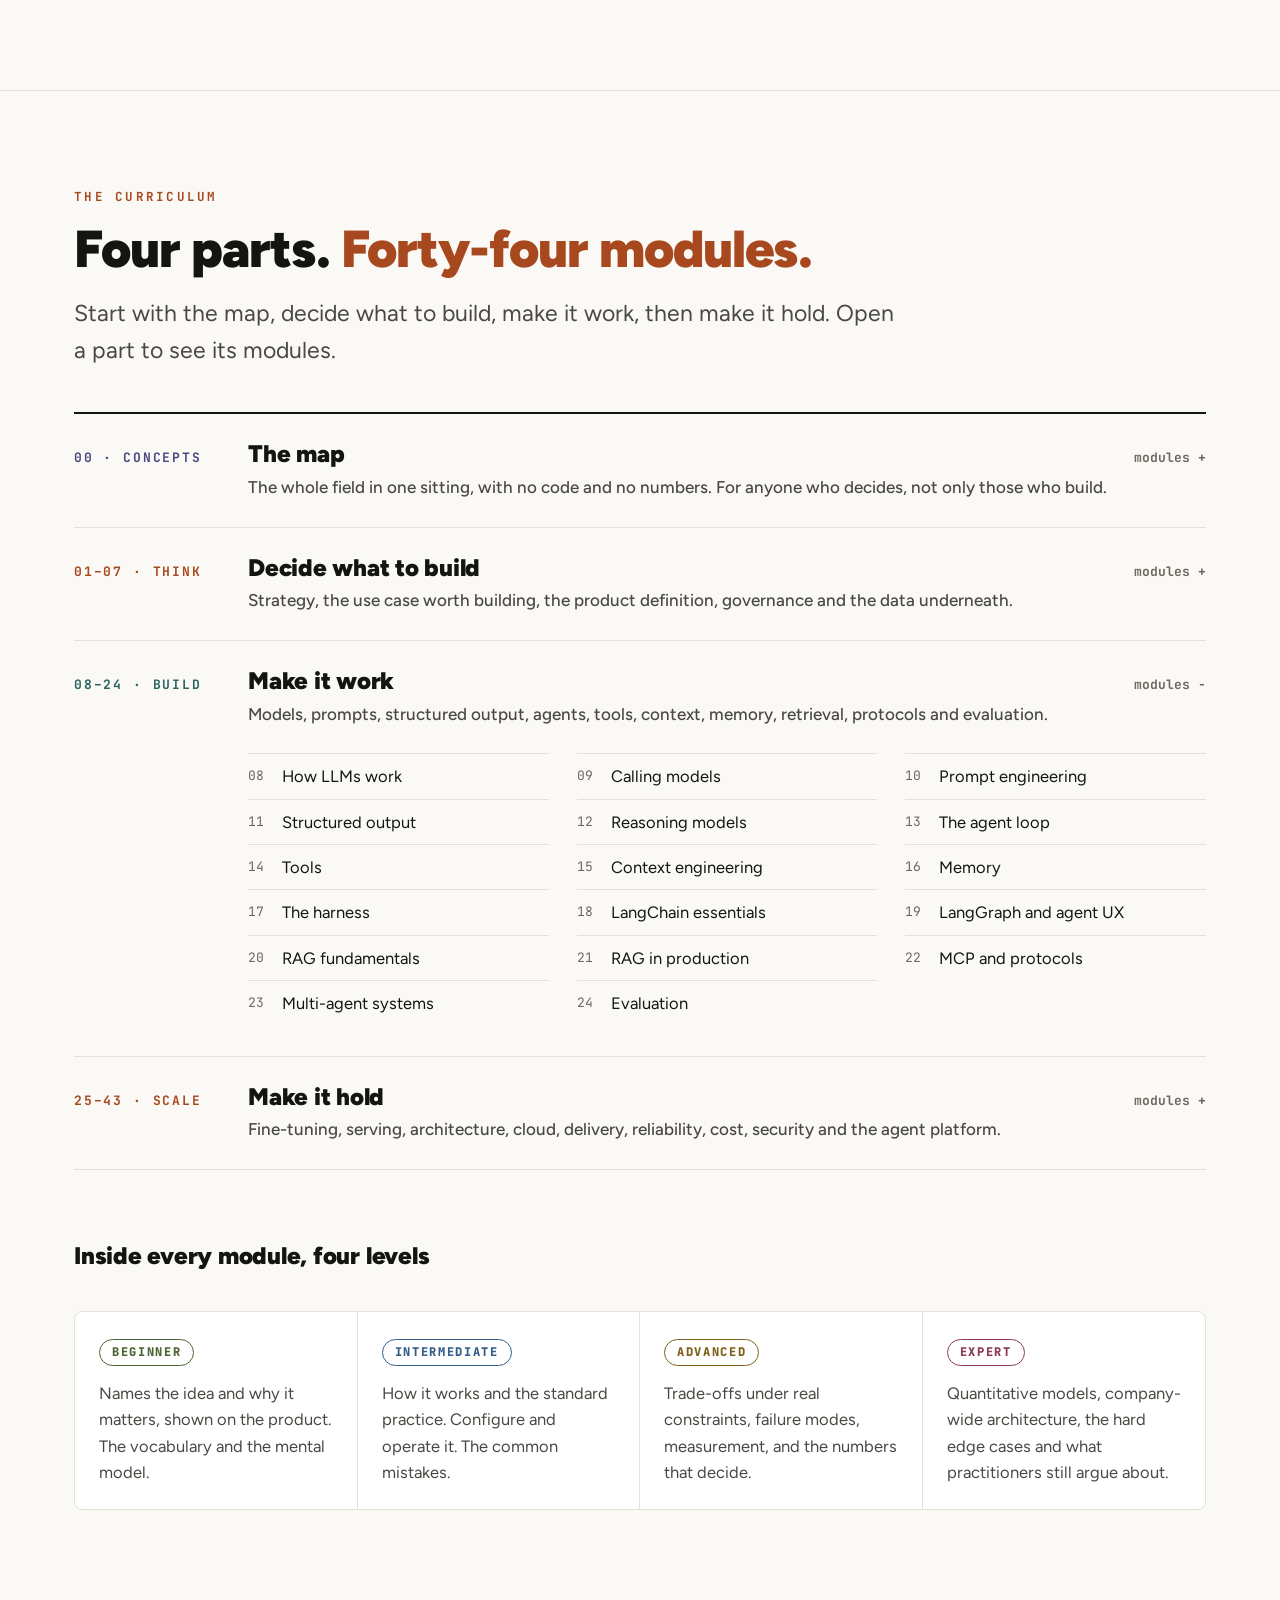
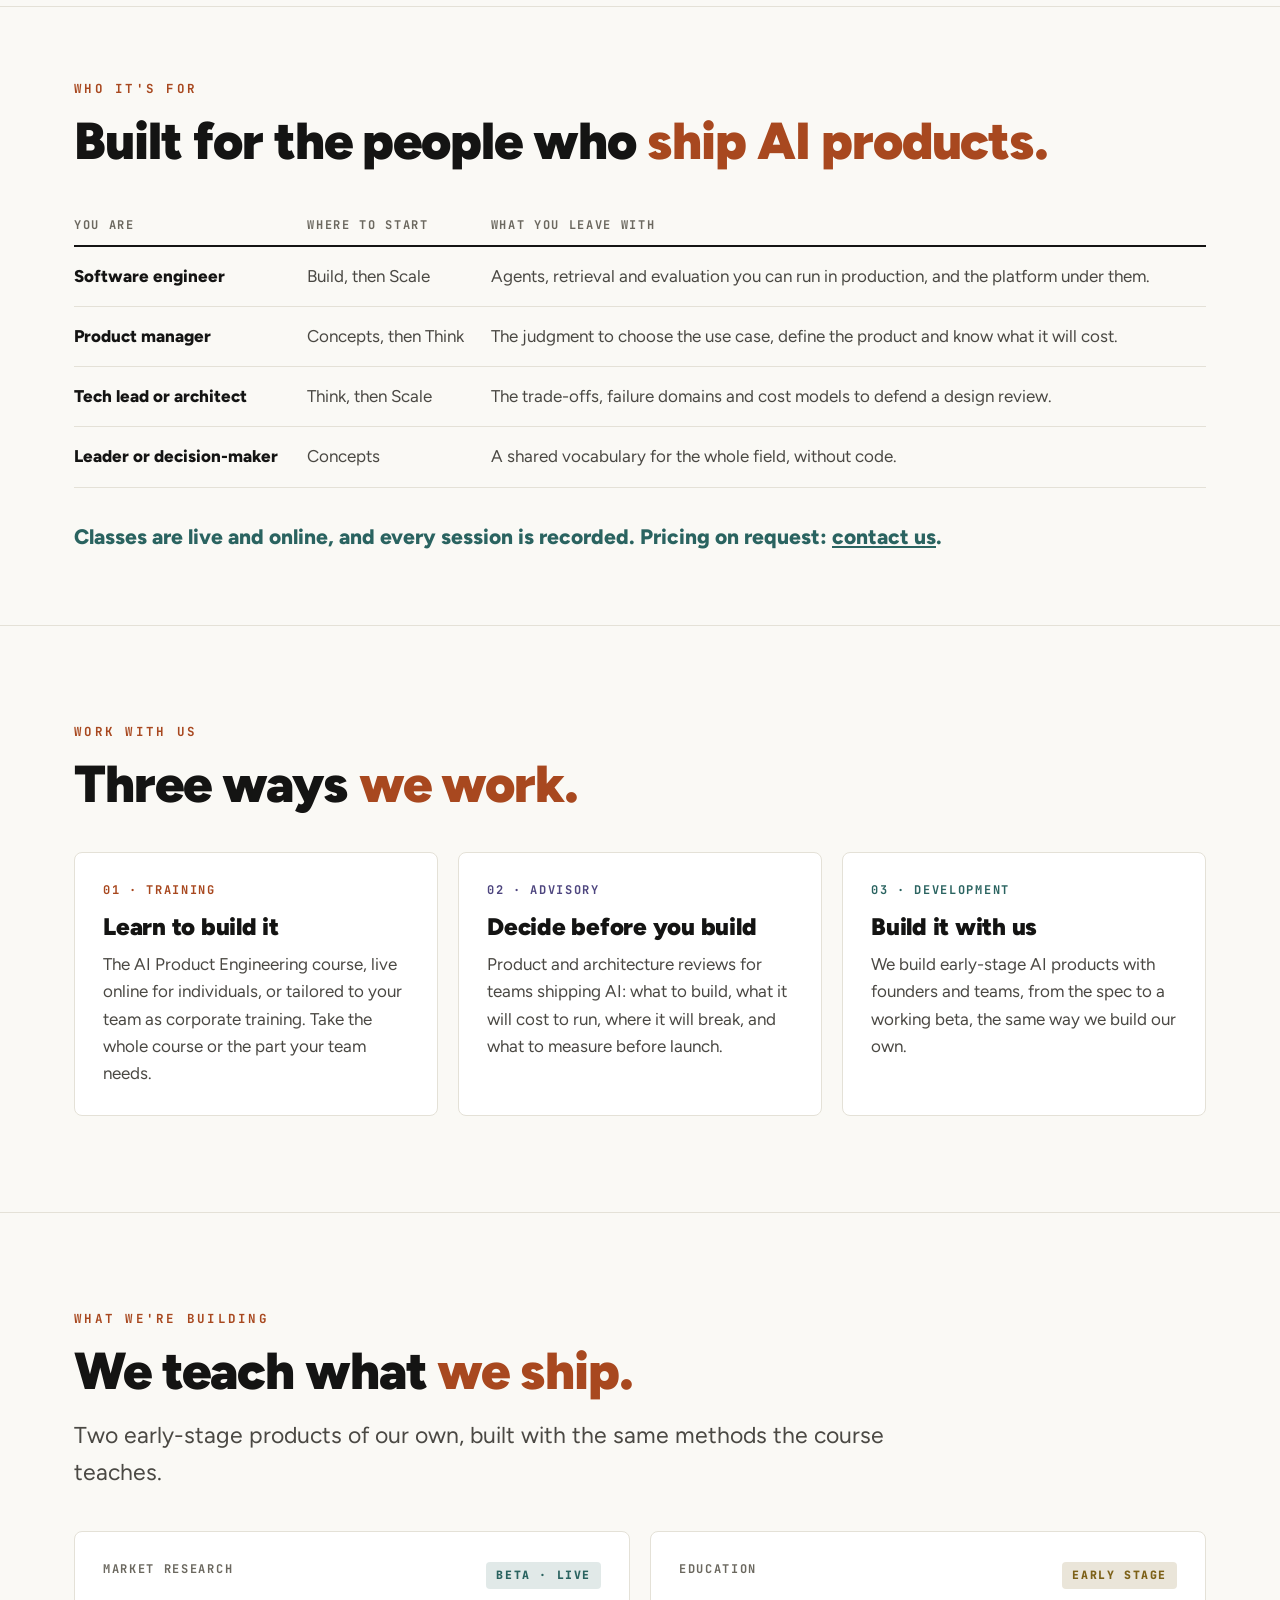
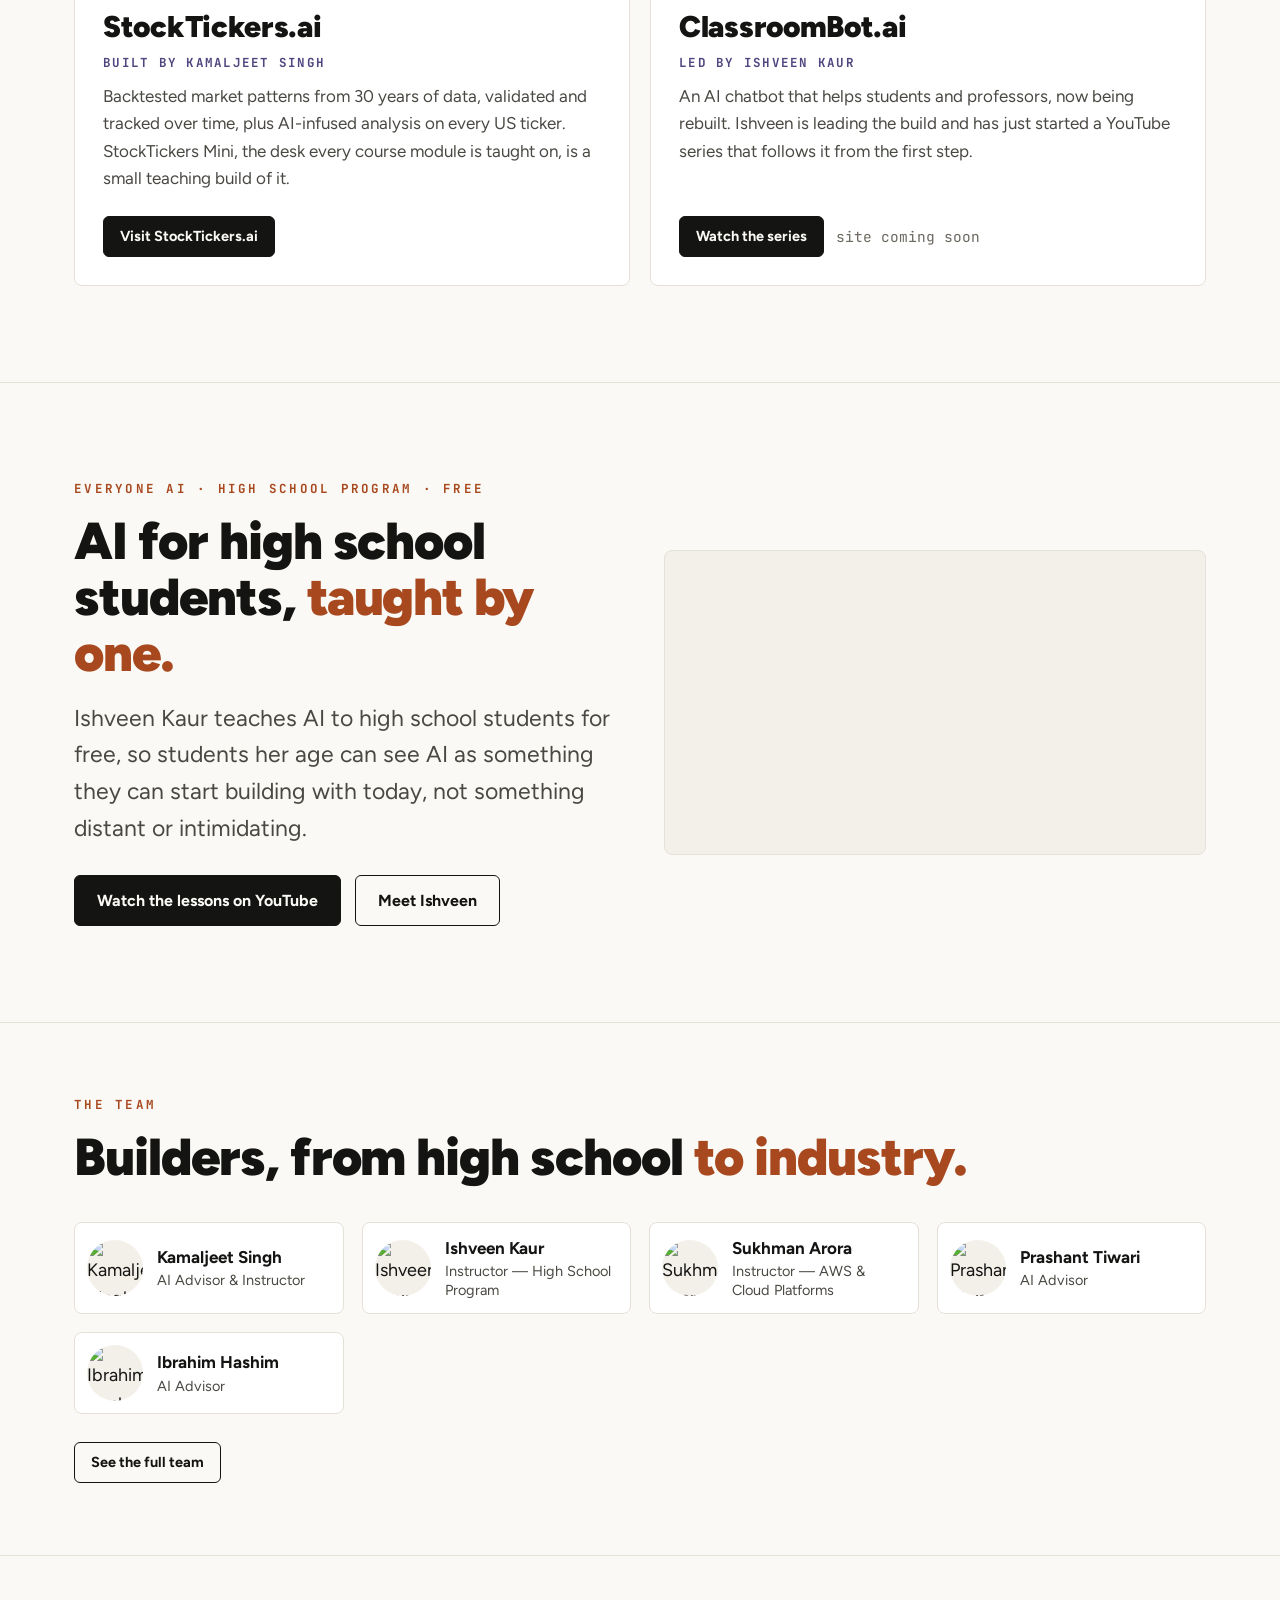
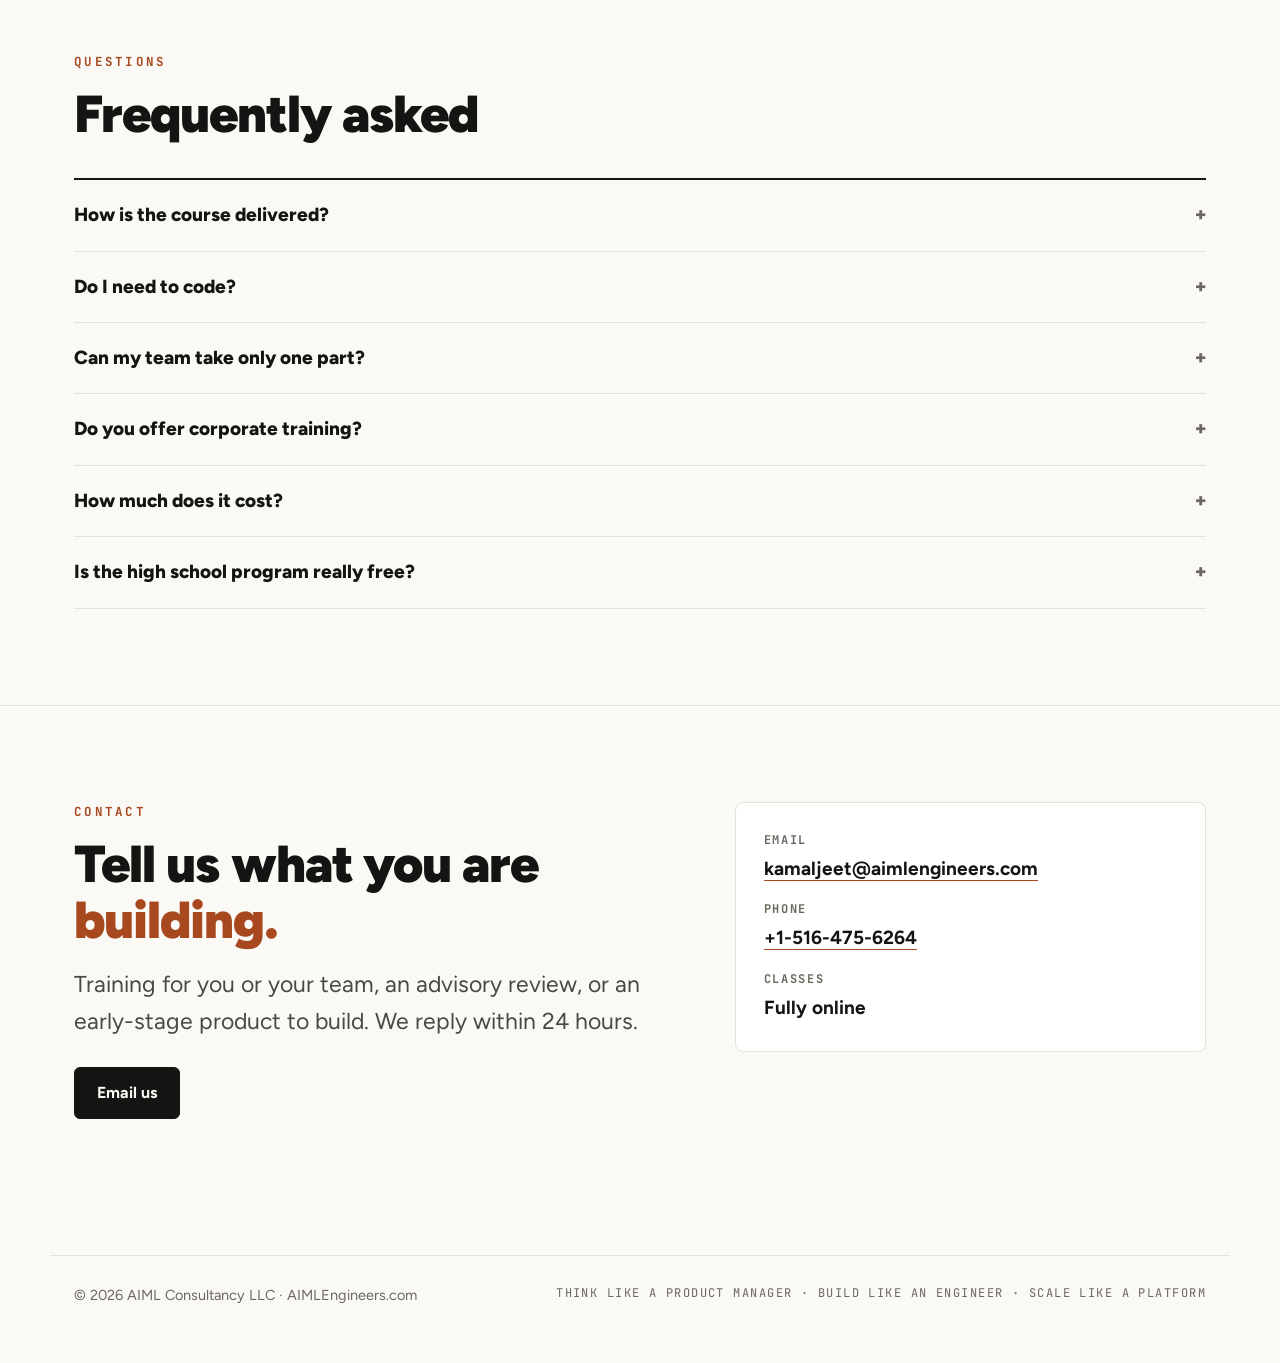
==== commit a2ab4367: "Updated website content2" ====
--- a/index.html
+++ b/index.html
@@ -217,7 +217,7 @@
       <div class="card prod">
         <div class="top"><span class="cap">Market research</span><span class="status beta">Beta · live</span></div>
         <h3>StockTickers.ai</h3>
-        <div class="lead">Built by Kamaljeet Kharbanda</div>
+        <div class="lead">Built by Kamaljeet Singh</div>
         <p>Backtested market patterns from 30 years of data, validated and tracked over time, plus AI-infused
           analysis on every US ticker. StockTickers Mini, the desk every course module is taught on, is a small
           teaching build of it.</p>
